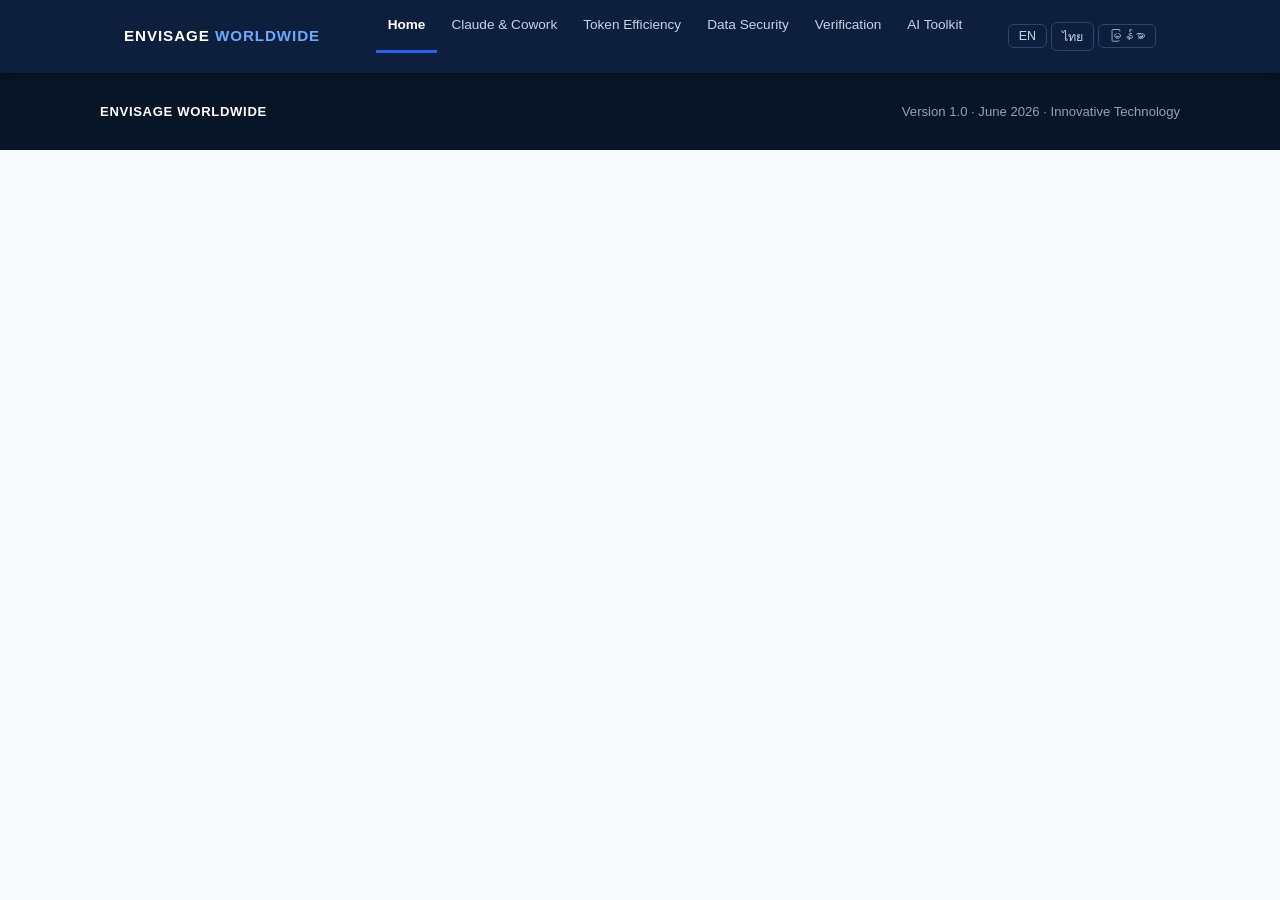
==== index.html @ dff39b0d "Initial upload of site files" ====
<!DOCTYPE html>
<html lang="en">
<head>
<meta charset="UTF-8">
<meta name="viewport" content="width=device-width, initial-scale=1.0">
<title>AI Usage Policy — ENVISAGE WORLDWIDE</title>
<link rel="preconnect" href="https://fonts.googleapis.com">
<link href="https://fonts.googleapis.com/css2?family=Noto+Sans+Thai:wght@400;600;700&family=Noto+Sans+Myanmar:wght@400;600;700&display=swap" rel="stylesheet">
<link rel="stylesheet" href="styles.css">
<script src="i18n.js"></script>
</head>
<body>

<nav>
  <div class="nav-inner">
    <a class="brand" href="index.html">ENVISAGE <span>WORLDWIDE</span></a>
    <ul class="nav-links">
      <li><a href="index.html" class="active">Home</a></li>
      <li><a href="claude.html">Claude &amp; Cowork</a></li>
      <li><a href="token-efficiency.html">Token Efficiency</a></li>
      <li><a href="data-security.html">Data Security</a></li>
      <li><a href="verification.html">Verification</a></li>
      <li><a href="ai-toolkit.html">AI Toolkit</a></li>
    </ul>
    <div class="lang-switch">
      <button data-setlang="en">EN</button>
      <button data-setlang="th">ไทย</button>
      <button data-setlang="my">မြန်မာ</button>
    </div>
  </div>
</nav>

<!-- ================= ENGLISH ================= -->
<div class="lang-section" data-lang="en">

<div class="hero">
  <div class="hero-inner">
    <div class="eyebrow">Internal Policy &middot; All Staff</div>
    <h1>AI Best Practices for ENVISAGE Research Teams</h1>
    <p class="lede">How we use Claude, Claude Cowork, and other AI tools across Sapphire and SAM research projects — getting maximum value from every token while protecting the people and clients our work depends on.</p>
  </div>
</div>

<main>

<section>
  <h2>Why This Policy Exists</h2>
  <p>ENVISAGE handles some of the most sensitive research in the regions we serve: person-of-interest and network mapping, supply chain and forced-labor investigations, work for UN agencies and development partners, and fund management data through SAM. AI tools make our pipeline dramatically faster — but they also create two risks this policy manages:</p>
  <ul>
    <li><strong>Data exposure.</strong> Anything pasted into an AI tool leaves our control. For our work, a leaked name or source can endanger a person, a partner, or an engagement.</li>
    <li><strong>Token waste.</strong> Paid AI usage is metered. Sloppy habits — re-pasting documents, endless regeneration, using premium tools for trivial tasks — multiply costs across the team.</li>
  </ul>
  <p>The same discipline solves both: <strong>send the right content, to the right tool, once.</strong></p>
</section>

<section>
  <h2>The Data Sensitivity Tiers</h2>
  <p class="sub">Every AI decision starts here. Classify what you're about to share before choosing a tool.</p>
  <div class="grid cols-3">
    <div class="card">
      <span class="badge green">Tier 1 — Public</span>
      <p>Information already in the public domain or with no ENVISAGE fingerprint.</p>
      <ul>
        <li>Published news articles and reports</li>
        <li>Public-domain harvested data</li>
        <li>Generic code, SQL, and formatting questions</li>
        <li>General research methods questions</li>
      </ul>
    </div>
    <div class="card">
      <span class="badge amber">Tier 2 — Internal</span>
      <p>Our work product, with no names, clients, or identifying detail.</p>
      <ul>
        <li>Anonymized draft analysis</li>
        <li>Internal methodology and process docs</li>
        <li>Database schemas (structure only, no rows)</li>
        <li>Website and marketing copy</li>
      </ul>
    </div>
    <div class="card">
      <span class="badge red">Tier 3 — Restricted</span>
      <p>Never enters any external AI tool except Claude under the rules on the <a href="data-security.html">Data Security</a> page.</p>
      <ul>
        <li>Client deliverables (UNOPS, LIFT, OCHA, SoCha and all others)</li>
        <li>Person-of-interest and network mapping data</li>
        <li>Field staff, source, and partner identities</li>
        <li>SAM client fund data and decision records</li>
        <li>Anything from conflict-affected regions naming people or organizations</li>
      </ul>
    </div>
  </div>
</section>

<section>
  <h2>Which Tool for Which Job</h2>
  <table>
    <tr><th>Tool</th><th>Approved Use</th><th>Max Tier</th><th>Never</th></tr>
    <tr>
      <td><strong>Claude Chat</strong></td>
      <td>Analysis, drafting, summarizing, translation review, research reasoning</td>
      <td>Tier 3 — anonymized where possible, under Data Security rules</td>
      <td>Connected to email; raw client deliverable files without need</td>
    </tr>
    <tr>
      <td><strong>Claude Cowork</strong></td>
      <td>File work: building reports, processing data files, multi-step research tasks</td>
      <td>Tier 3 — within approved project folders only</td>
      <td>Broad Google Drive access; folders containing client deliverables</td>
    </tr>
    <tr>
      <td><strong>Gemini / ChatGPT</strong></td>
      <td>Cross-verification of facts, figures, translations, and code (see <a href="verification.html">Verification</a>)</td>
      <td>Tier 2, sanitized excerpts only</td>
      <td>Tier 3 content in any form; full documents</td>
    </tr>
    <tr>
      <td><strong>DeepSeek / Kimi (free)</strong></td>
      <td>Generic drafting, public-source summarizing, brainstorming, code snippets</td>
      <td>Tier 1 only</td>
      <td>Anything internal or client-related — these are hosted outside our control</td>
    </tr>
    <tr>
      <td><strong>Coding agents (NL-to-SQL etc.)</strong></td>
      <td>Generating SQL/Python from plain language against schema descriptions</td>
      <td>Tier 2 — schema structure only</td>
      <td>Real data rows; production credentials</td>
    </tr>
  </table>
</section>

<section>
  <h2>The Five Golden Rules</h2>
  <div class="grid cols-2">
    <div class="card"><span class="num">1</span><h4>Classify before you paste</h4><p>Tier 1, 2, or 3? If you can't decide in five seconds, treat it as Tier 3 and ask your project lead.</p></div>
    <div class="card"><span class="num">2</span><h4>Never connect email</h4><p>No AI tool — including Claude — gets connected to ENVISAGE email accounts. Email contains client correspondence, source contacts, and contract details. No exceptions.</p></div>
    <div class="card"><span class="num">3</span><h4>Minimum necessary access</h4><p>Cowork gets one project folder, not your Drive. Prompts get the relevant excerpt, not the whole document. Verification tools get the claim, not the report.</p></div>
    <div class="card"><span class="num">4</span><h4>Client deliverables stay home</h4><p>Confidential documents and worksheets we create for clients are never uploaded to, shared with, or stored in any external AI service beyond the approved Claude workflow.</p></div>
    <div class="card"><span class="num">5</span><h4>Route work to the cheapest safe tool</h4><p>Save Claude tokens for high-value contextual work. Generic Tier 1 tasks go to free tools. See <a href="token-efficiency.html">Token Efficiency</a>.</p></div>
  </div>
</section>

<section>
  <h2>Policy Sections</h2>
  <div class="grid cols-2">
    <a class="card pagecard" href="claude.html"><h4>Claude &amp; Cowork Best Practices</h4><p>When to use Chat vs Cowork, setting up Projects per research stream, and connector rules.</p><span class="arrow">Read →</span></a>
    <a class="card pagecard" href="token-efficiency.html"><h4>Token Efficiency</h4><p>Practical habits that cut token spend: excerpts not documents, one task per chat, no regeneration loops.</p><span class="arrow">Read →</span></a>
    <a class="card pagecard" href="data-security.html"><h4>Data Security &amp; Safety</h4><p>The hard rules: email, Google Drive, client deliverables, and protecting people in our data.</p><span class="arrow">Read →</span></a>
    <a class="card pagecard" href="verification.html"><h4>Cross-Verification</h4><p>When and how to check Claude's output against Gemini and ChatGPT — with worked examples.</p><span class="arrow">Read →</span></a>
    <a class="card pagecard" href="ai-toolkit.html"><h4>The Wider AI Toolkit</h4><p>Free public LLMs (DeepSeek, Kimi), NL-to-SQL coding agents, and how to use each safely.</p><span class="arrow">Read →</span></a>
  </div>
</section>

</main>
</div>

<!-- ================= THAI ================= -->
<div class="lang-section" data-lang="th">

<div class="hero">
  <div class="hero-inner">
    <div class="eyebrow">นโยบายภายใน &middot; พนักงานทุกคน</div>
    <h1>แนวปฏิบัติที่ดีด้าน AI สำหรับทีมวิจัยของ ENVISAGE</h1>
    <p class="lede">แนวทางการใช้ Claude, Claude Cowork และเครื่องมือ AI อื่น ๆ ในโครงการวิจัย Sapphire และ SAM — เพื่อให้ได้คุณค่าสูงสุดจากทุกโทเคน พร้อมปกป้องบุคคลและลูกค้าที่งานของเราต้องพึ่งพา</p>
  </div>
</div>

<main>

<section>
  <h2>เหตุผลของนโยบายนี้</h2>
  <p>ENVISAGE ดูแลงานวิจัยที่อ่อนไหวที่สุดในภูมิภาคที่เราทำงาน ไม่ว่าจะเป็นการทำแผนผังบุคคลเป้าหมายและเครือข่ายความสัมพันธ์ การสืบสวนห่วงโซ่อุปทานและแรงงานบังคับ งานให้หน่วยงาน UN และพันธมิตรด้านการพัฒนา รวมถึงข้อมูลการบริหารกองทุนผ่าน SAM เครื่องมือ AI ช่วยให้งานของเราเร็วขึ้นมาก แต่ก็สร้างความเสี่ยงสองด้านที่นโยบายนี้จัดการ:</p>
  <ul>
    <li><strong>การรั่วไหลของข้อมูล</strong> สิ่งใดที่วางลงในเครื่องมือ AI จะหลุดออกจากการควบคุมของเรา ชื่อหรือแหล่งข่าวที่รั่วไหลอาจทำให้บุคคล พันธมิตร หรือสัญญางานตกอยู่ในอันตราย</li>
    <li><strong>การสิ้นเปลืองโทเคน</strong> การใช้ AI แบบเสียเงินคิดตามปริมาณ พฤติกรรมที่ไม่รอบคอบ เช่น วางเอกสารซ้ำ สั่งสร้างใหม่ไม่รู้จบ หรือใช้เครื่องมือพรีเมียมกับงานง่าย ๆ จะทวีค่าใช้จ่ายทั้งทีม</li>
  </ul>
  <p>วินัยเดียวกันแก้ได้ทั้งสองปัญหา: <strong>ส่งเนื้อหาที่ถูกต้อง ไปยังเครื่องมือที่ถูกต้อง เพียงครั้งเดียว</strong></p>
</section>

<section>
  <h2>ระดับชั้นความอ่อนไหวของข้อมูล</h2>
  <p class="sub">ทุกการตัดสินใจเรื่อง AI เริ่มที่นี่ — จัดประเภทสิ่งที่จะแชร์ก่อนเลือกเครื่องมือ</p>
  <div class="grid cols-3">
    <div class="card">
      <span class="badge green">Tier 1 — สาธารณะ</span>
      <p>ข้อมูลที่เผยแพร่ต่อสาธารณะอยู่แล้ว หรือไม่มีร่องรอยของ ENVISAGE</p>
      <ul>
        <li>ข่าวและรายงานที่ตีพิมพ์แล้ว</li>
        <li>ข้อมูลที่เก็บรวบรวมจากแหล่งสาธารณะ</li>
        <li>คำถามทั่วไปเรื่องโค้ด SQL และการจัดรูปแบบ</li>
        <li>คำถามทั่วไปเรื่องระเบียบวิธีวิจัย</li>
      </ul>
    </div>
    <div class="card">
      <span class="badge amber">Tier 2 — ภายใน</span>
      <p>ผลงานของเรา โดยไม่มีชื่อบุคคล ลูกค้า หรือรายละเอียดที่ระบุตัวตนได้</p>
      <ul>
        <li>ร่างบทวิเคราะห์ที่ปกปิดตัวตนแล้ว</li>
        <li>เอกสารระเบียบวิธีและกระบวนการภายใน</li>
        <li>โครงสร้างฐานข้อมูล (เฉพาะโครงสร้าง ไม่มีข้อมูลจริง)</li>
        <li>เนื้อหาเว็บไซต์และการตลาด</li>
      </ul>
    </div>
    <div class="card">
      <span class="badge red">Tier 3 — หวงห้าม</span>
      <p>ห้ามเข้าเครื่องมือ AI ภายนอกใด ๆ ยกเว้น Claude ภายใต้กฎในหน้า <a href="data-security.html">ความปลอดภัยข้อมูล</a></p>
      <ul>
        <li>งานส่งมอบของลูกค้า (UNOPS, LIFT, OCHA, SoCha และทั้งหมด)</li>
        <li>ข้อมูลบุคคลเป้าหมายและแผนผังเครือข่าย</li>
        <li>ตัวตนของเจ้าหน้าที่ภาคสนาม แหล่งข่าว และพันธมิตร</li>
        <li>ข้อมูลกองทุนลูกค้า SAM และบันทึกการตัดสินใจ</li>
        <li>ข้อมูลจากพื้นที่ขัดแย้งที่ระบุชื่อบุคคลหรือองค์กร</li>
      </ul>
    </div>
  </div>
</section>

<section>
  <h2>เครื่องมือไหนสำหรับงานไหน</h2>
  <table>
    <tr><th>เครื่องมือ</th><th>การใช้ที่อนุมัติ</th><th>Tier สูงสุด</th><th>ห้ามเด็ดขาด</th></tr>
    <tr>
      <td><strong>Claude Chat</strong></td>
      <td>วิเคราะห์ ร่างเอกสาร สรุป ตรวจคำแปล และการใช้เหตุผลในงานวิจัย</td>
      <td>Tier 3 — ปกปิดตัวตนเท่าที่ทำได้ ตามกฎความปลอดภัยข้อมูล</td>
      <td>เชื่อมต่อกับอีเมล; ไฟล์งานส่งมอบลูกค้าโดยไม่จำเป็น</td>
    </tr>
    <tr>
      <td><strong>Claude Cowork</strong></td>
      <td>งานไฟล์: สร้างรายงาน ประมวลผลไฟล์ข้อมูล งานวิจัยหลายขั้นตอน</td>
      <td>Tier 3 — เฉพาะในโฟลเดอร์โครงการที่อนุมัติ</td>
      <td>เข้าถึง Google Drive แบบกว้าง; โฟลเดอร์งานส่งมอบลูกค้า</td>
    </tr>
    <tr>
      <td><strong>Gemini / ChatGPT</strong></td>
      <td>ตรวจสอบไขว้ข้อเท็จจริง ตัวเลข คำแปล และโค้ด (ดู <a href="verification.html">การตรวจสอบยืนยัน</a>)</td>
      <td>Tier 2 เฉพาะข้อความที่คัดกรองแล้ว</td>
      <td>เนื้อหา Tier 3 ทุกรูปแบบ; เอกสารฉบับเต็ม</td>
    </tr>
    <tr>
      <td><strong>DeepSeek / Kimi (ฟรี)</strong></td>
      <td>ร่างเนื้อหาทั่วไป สรุปแหล่งข้อมูลสาธารณะ ระดมความคิด โค้ดสั้น ๆ</td>
      <td>Tier 1 เท่านั้น</td>
      <td>ข้อมูลภายในหรือเกี่ยวกับลูกค้าใด ๆ — โฮสต์อยู่นอกการควบคุมของเรา</td>
    </tr>
    <tr>
      <td><strong>Coding agents (แปลงภาษาเป็น SQL ฯลฯ)</strong></td>
      <td>สร้าง SQL/Python จากภาษาธรรมดา โดยใช้คำอธิบายโครงสร้างฐานข้อมูล</td>
      <td>Tier 2 — เฉพาะโครงสร้าง schema</td>
      <td>ข้อมูลจริง; รหัสผ่านระบบ production</td>
    </tr>
  </table>
</section>

<section>
  <h2>กฎทอง 5 ข้อ</h2>
  <div class="grid cols-2">
    <div class="card"><span class="num">1</span><h4>จัดประเภทก่อนวาง</h4><p>Tier 1, 2 หรือ 3? ถ้าตัดสินใจไม่ได้ภายในห้าวินาที ให้ถือเป็น Tier 3 และถามหัวหน้าโครงการ</p></div>
    <div class="card"><span class="num">2</span><h4>ห้ามเชื่อมต่ออีเมลเด็ดขาด</h4><p>ห้ามเครื่องมือ AI ใด ๆ รวมถึง Claude เชื่อมต่อกับบัญชีอีเมลของ ENVISAGE อีเมลมีจดหมายโต้ตอบลูกค้า ผู้ติดต่อแหล่งข่าว และรายละเอียดสัญญา ไม่มีข้อยกเว้น</p></div>
    <div class="card"><span class="num">3</span><h4>เข้าถึงเท่าที่จำเป็นขั้นต่ำ</h4><p>Cowork ได้โฟลเดอร์โครงการเดียว ไม่ใช่ทั้ง Drive พรอมต์ได้เฉพาะส่วนที่เกี่ยวข้อง ไม่ใช่เอกสารทั้งฉบับ เครื่องมือตรวจสอบได้เฉพาะข้อความที่ต้องตรวจ ไม่ใช่ทั้งรายงาน</p></div>
    <div class="card"><span class="num">4</span><h4>งานส่งมอบลูกค้าอยู่กับเรา</h4><p>เอกสารและเวิร์กชีตลับที่เราสร้างให้ลูกค้า ห้ามอัปโหลด แชร์ หรือเก็บในบริการ AI ภายนอกใด ๆ นอกเหนือจากขั้นตอน Claude ที่อนุมัติ</p></div>
    <div class="card"><span class="num">5</span><h4>ส่งงานไปยังเครื่องมือที่ถูกที่สุดที่ปลอดภัย</h4><p>เก็บโทเคน Claude ไว้สำหรับงานเชิงบริบทที่มีมูลค่าสูง งาน Tier 1 ทั่วไปใช้เครื่องมือฟรี ดู <a href="token-efficiency.html">ประหยัดโทเคน</a></p></div>
  </div>
</section>

<section>
  <h2>หมวดนโยบาย</h2>
  <div class="grid cols-2">
    <a class="card pagecard" href="claude.html"><h4>แนวปฏิบัติ Claude และ Cowork</h4><p>เมื่อไรใช้ Chat หรือ Cowork การตั้ง Project ต่อสายงานวิจัย และกฎการเชื่อมต่อ</p><span class="arrow">อ่าน →</span></a>
    <a class="card pagecard" href="token-efficiency.html"><h4>ประหยัดโทเคน</h4><p>นิสัยที่ลดค่าโทเคน: ใช้ข้อความบางส่วนไม่ใช่ทั้งเอกสาร หนึ่งงานต่อหนึ่งแชต ไม่วนสั่งสร้างใหม่</p><span class="arrow">อ่าน →</span></a>
    <a class="card pagecard" href="data-security.html"><h4>ความปลอดภัยข้อมูล</h4><p>กฎเหล็ก: อีเมล Google Drive งานส่งมอบลูกค้า และการปกป้องบุคคลในข้อมูลของเรา</p><span class="arrow">อ่าน →</span></a>
    <a class="card pagecard" href="verification.html"><h4>การตรวจสอบไขว้</h4><p>เมื่อไรและอย่างไรจึงตรวจผลลัพธ์ของ Claude กับ Gemini และ ChatGPT พร้อมตัวอย่าง</p><span class="arrow">อ่าน →</span></a>
    <a class="card pagecard" href="ai-toolkit.html"><h4>ชุดเครื่องมือ AI</h4><p>LLM สาธารณะฟรี (DeepSeek, Kimi) เอเจนต์แปลงภาษาเป็น SQL และวิธีใช้อย่างปลอดภัย</p><span class="arrow">อ่าน →</span></a>
  </div>
</section>

</main>
</div>

<!-- ================= BURMESE ================= -->
<div class="lang-section" data-lang="my">

<div class="hero">
  <div class="hero-inner">
    <div class="eyebrow">အတွင်းပိုင်းမူဝါဒ &middot; ဝန်ထမ်းအားလုံး</div>
    <h1>ENVISAGE သုတေသနအဖွဲ့များအတွက် AI အကောင်းဆုံးအလေ့အကျင့်များ</h1>
    <p class="lede">Sapphire နှင့် SAM သုတေသနပရောဂျက်များတွင် Claude၊ Claude Cowork နှင့် အခြား AI ကိရိယာများကို အသုံးပြုပုံ — တိုကင်တိုင်းမှ အကျိုးအမြတ်အများဆုံးရယူပြီး ကျွန်ုပ်တို့၏အလုပ်မှီခိုနေသော လူများနှင့် ဖောက်သည်များကို ကာကွယ်ရန်။</p>
  </div>
</div>

<main>

<section>
  <h2>ဤမူဝါဒ ရှိရသည့်အကြောင်းရင်း</h2>
  <p>ENVISAGE သည် ကျွန်ုပ်တို့လုပ်ကိုင်သောဒေသများတွင် အလွန်အထိခိုက်မခံသော သုတေသနများကို ကိုင်တွယ်သည် — စိတ်ဝင်စားရသူပုဂ္ဂိုလ်နှင့် ကွန်ရက်မြေပုံရေးဆွဲခြင်း၊ ထောက်ပံ့ရေးကွင်းဆက်နှင့် အတင်းအကျပ်လုပ်အားခိုင်းစေမှု စုံစမ်းစစ်ဆေးခြင်း၊ ကုလသမဂ္ဂအေဂျင်စီများနှင့် ဖွံ့ဖြိုးရေးမိတ်ဖက်များအတွက် အလုပ်များ၊ SAM မှတစ်ဆင့် ရန်ပုံငွေစီမံခန့်ခွဲမှုဒေတာများ။ AI ကိရိယာများက ကျွန်ုပ်တို့၏လုပ်ငန်းစဉ်ကို သိသိသာသာ မြန်ဆန်စေသော်လည်း ဤမူဝါဒက စီမံသည့် အန္တရာယ်နှစ်ခုကိုလည်း ဖြစ်ပေါ်စေသည် —</p>
  <ul>
    <li><strong>ဒေတာပေါက်ကြားမှု။</strong> AI ကိရိယာထဲသို့ ထည့်လိုက်သမျှသည် ကျွန်ုပ်တို့၏ထိန်းချုပ်မှုမှ ထွက်သွားသည်။ ပေါက်ကြားသွားသော နာမည်တစ်ခု သို့မဟုတ် သတင်းရင်းမြစ်တစ်ခုသည် လူတစ်ဦး၊ မိတ်ဖက်တစ်ဦး သို့မဟုတ် စာချုပ်တစ်ခုကို အန္တရာယ်ဖြစ်စေနိုင်သည်။</li>
    <li><strong>တိုကင်ဖြုန်းတီးမှု။</strong> အခကြေးငွေပေး AI အသုံးပြုမှုကို ပမာဏအလိုက် တွက်ချက်သည်။ စာရွက်စာတမ်းများ ထပ်ခါထပ်ခါကူးထည့်ခြင်း၊ အဆုံးမရှိ ပြန်ထုတ်ခိုင်းခြင်း၊ ရိုးရှင်းသောအလုပ်များအတွက် ပရီမီယံကိရိယာသုံးခြင်း — ဤအကျင့်များက အဖွဲ့တစ်ခုလုံး၏ ကုန်ကျစရိတ်ကို ဆတိုးစေသည်။</li>
  </ul>
  <p>စည်းကမ်းတစ်ခုတည်းက နှစ်ခုလုံးကို ဖြေရှင်းသည် — <strong>မှန်ကန်သောအကြောင်းအရာကို မှန်ကန်သောကိရိယာသို့ တစ်ကြိမ်တည်း ပို့ပါ။</strong></p>
</section>

<section>
  <h2>ဒေတာ အထိခိုက်မခံမှု အဆင့်များ</h2>
  <p class="sub">AI ဆုံးဖြတ်ချက်တိုင်း ဤနေရာမှ စတင်သည် — ကိရိယာမရွေးခင် မျှဝေမည့်အရာကို အမျိုးအစားခွဲပါ။</p>
  <div class="grid cols-3">
    <div class="card">
      <span class="badge green">Tier 1 — အများပြည်သူ</span>
      <p>အများပြည်သူသိရှိပြီးသား သို့မဟုတ် ENVISAGE နှင့် ဆက်စပ်မှုမရှိသော အချက်အလက်များ</p>
      <ul>
        <li>ထုတ်ဝေပြီး သတင်းဆောင်းပါးနှင့် အစီရင်ခံစာများ</li>
        <li>အများပြည်သူရင်းမြစ်မှ စုဆောင်းထားသော ဒေတာများ</li>
        <li>ယေဘုယျ ကုဒ်၊ SQL နှင့် ပုံစံချမေးခွန်းများ</li>
        <li>ယေဘုယျ သုတေသနနည်းလမ်း မေးခွန်းများ</li>
      </ul>
    </div>
    <div class="card">
      <span class="badge amber">Tier 2 — အတွင်းပိုင်း</span>
      <p>နာမည်၊ ဖောက်သည် သို့မဟုတ် ဖော်ထုတ်နိုင်သော အသေးစိတ်မပါသည့် ကျွန်ုပ်တို့၏ လုပ်ငန်းရလဒ်များ</p>
      <ul>
        <li>အမည်ဖျောက်ထားသော မူကြမ်းခွဲခြမ်းစိတ်ဖြာချက်များ</li>
        <li>အတွင်းပိုင်း နည်းစနစ်နှင့် လုပ်ငန်းစဉ် စာရွက်စာတမ်းများ</li>
        <li>ဒေတာဘေ့စ် schema (ဖွဲ့စည်းပုံသာ၊ ဒေတာအတန်းမပါ)</li>
        <li>ဝက်ဘ်ဆိုက်နှင့် စျေးကွက်ရှာဖွေရေး စာသားများ</li>
      </ul>
    </div>
    <div class="card">
      <span class="badge red">Tier 3 — ကန့်သတ်</span>
      <p><a href="data-security.html">ဒေတာလုံခြုံရေး</a> စာမျက်နှာရှိ စည်းမျဉ်းများအောက်တွင် Claude မှလွဲ၍ မည်သည့်ပြင်ပ AI ကိရိယာထဲသို့မျှ ဘယ်တော့မှ မထည့်ရ</p>
      <ul>
        <li>ဖောက်သည်ပေးအပ်စာတမ်းများ (UNOPS, LIFT, OCHA, SoCha နှင့် အားလုံး)</li>
        <li>စိတ်ဝင်စားရသူပုဂ္ဂိုလ်နှင့် ကွန်ရက်မြေပုံ ဒေတာများ</li>
        <li>ကွင်းဆင်းဝန်ထမ်း၊ သတင်းရင်းမြစ်နှင့် မိတ်ဖက်များ၏ အထောက်အထားများ</li>
        <li>SAM ဖောက်သည် ရန်ပုံငွေဒေတာနှင့် ဆုံးဖြတ်ချက်မှတ်တမ်းများ</li>
        <li>ပဋိပက္ခဒေသများမှ လူ သို့မဟုတ် အဖွဲ့အစည်းနာမည်ပါသော မည်သည့်အရာမဆို</li>
      </ul>
    </div>
  </div>
</section>

<section>
  <h2>မည်သည့်အလုပ်အတွက် မည်သည့်ကိရိယာ</h2>
  <table>
    <tr><th>ကိရိယာ</th><th>ခွင့်ပြုထားသော အသုံးပြုမှု</th><th>အမြင့်ဆုံး Tier</th><th>ဘယ်တော့မှ မလုပ်ရ</th></tr>
    <tr>
      <td><strong>Claude Chat</strong></td>
      <td>ခွဲခြမ်းစိတ်ဖြာခြင်း၊ မူကြမ်းရေးခြင်း၊ အကျဉ်းချုပ်ခြင်း၊ ဘာသာပြန်စစ်ဆေးခြင်း၊ သုတေသနဆင်ခြင်ခြင်း</td>
      <td>Tier 3 — ဖြစ်နိုင်သမျှ အမည်ဖျောက်၍ ဒေတာလုံခြုံရေးစည်းမျဉ်းအတိုင်း</td>
      <td>အီးမေးလ်နှင့် ချိတ်ဆက်ခြင်း; မလိုအပ်ဘဲ ဖောက်သည်ပေးအပ်စာတမ်းဖိုင်များ</td>
    </tr>
    <tr>
      <td><strong>Claude Cowork</strong></td>
      <td>ဖိုင်အလုပ် — အစီရင်ခံစာတည်ဆောက်ခြင်း၊ ဒေတာဖိုင်စီမံခြင်း၊ အဆင့်များစွာပါ သုတေသနအလုပ်များ</td>
      <td>Tier 3 — ခွင့်ပြုထားသော ပရောဂျက်ဖိုင်တွဲများအတွင်းသာ</td>
      <td>Google Drive ကို ကျယ်ပြန့်စွာ ခွင့်ပြုခြင်း; ဖောက်သည်ပေးအပ်စာတမ်းပါ ဖိုင်တွဲများ</td>
    </tr>
    <tr>
      <td><strong>Gemini / ChatGPT</strong></td>
      <td>အချက်အလက်၊ ကိန်းဂဏန်း၊ ဘာသာပြန်နှင့် ကုဒ်များကို ပြန်လှန်စစ်ဆေးခြင်း (<a href="verification.html">အတည်ပြုစစ်ဆေးရေး</a> ကြည့်ပါ)</td>
      <td>Tier 2၊ သန့်စင်ထားသော ကောက်နုတ်ချက်များသာ</td>
      <td>Tier 3 အကြောင်းအရာ မည်သည့်ပုံစံမဆို; စာတမ်းအပြည့်အစုံများ</td>
    </tr>
    <tr>
      <td><strong>DeepSeek / Kimi (အခမဲ့)</strong></td>
      <td>ယေဘုယျမူကြမ်းရေးခြင်း၊ အများပြည်သူရင်းမြစ် အကျဉ်းချုပ်ခြင်း၊ စိတ်ကူးထုတ်ခြင်း၊ ကုဒ်အပိုင်းအစများ</td>
      <td>Tier 1 သာ</td>
      <td>အတွင်းပိုင်း သို့မဟုတ် ဖောက်သည်ဆိုင်ရာ မည်သည့်အရာမဆို — ကျွန်ုပ်တို့ မထိန်းချုပ်နိုင်သော နေရာတွင် လည်ပတ်နေသည်</td>
    </tr>
    <tr>
      <td><strong>Coding agents (သာမန်စကားမှ SQL သို့)</strong></td>
      <td>Schema ဖော်ပြချက်များအပေါ် အခြေခံ၍ သာမန်စကားမှ SQL/Python ထုတ်ပေးခြင်း</td>
      <td>Tier 2 — schema ဖွဲ့စည်းပုံသာ</td>
      <td>ဒေတာအတန်းအစစ်များ; production စကားဝှက်များ</td>
    </tr>
  </table>
</section>

<section>
  <h2>ရွှေစည်းမျဉ်း ၅ ချက်</h2>
  <div class="grid cols-2">
    <div class="card"><span class="num">1</span><h4>မထည့်ခင် အမျိုးအစားခွဲပါ</h4><p>Tier 1, 2 သို့မဟုတ် 3 လား? ငါးစက္ကန့်အတွင်း မဆုံးဖြတ်နိုင်ပါက Tier 3 အဖြစ်သတ်မှတ်ပြီး ပရောဂျက်ခေါင်းဆောင်ကို မေးပါ။</p></div>
    <div class="card"><span class="num">2</span><h4>အီးမေးလ် ဘယ်တော့မှ မချိတ်ရ</h4><p>Claude အပါအဝင် မည်သည့် AI ကိရိယာမျှ ENVISAGE အီးမေးလ်အကောင့်များနှင့် မချိတ်ဆက်ရ။ အီးမေးလ်တွင် ဖောက်သည်စာပေးစာယူ၊ သတင်းရင်းမြစ်အဆက်အသွယ်နှင့် စာချုပ်အသေးစိတ်များ ပါရှိသည်။ ခြွင်းချက်မရှိ။</p></div>
    <div class="card"><span class="num">3</span><h4>အနည်းဆုံးလိုအပ်သလောက်သာ ခွင့်ပြုပါ</h4><p>Cowork ကို ပရောဂျက်ဖိုင်တွဲတစ်ခုသာပေးပါ၊ Drive တစ်ခုလုံးမဟုတ်ပါ။ Prompt တွင် သက်ဆိုင်သောကောက်နုတ်ချက်သာထည့်ပါ၊ စာတမ်းတစ်ခုလုံးမဟုတ်ပါ။ စစ်ဆေးရေးကိရိယာများကို စစ်ဆေးမည့်အချက်သာပေးပါ၊ အစီရင်ခံစာတစ်ခုလုံးမဟုတ်ပါ။</p></div>
    <div class="card"><span class="num">4</span><h4>ဖောက်သည်ပေးအပ်စာတမ်းများ အိမ်မှာပဲထားပါ</h4><p>ဖောက်သည်များအတွက် ကျွန်ုပ်တို့ဖန်တီးသော လျှို့ဝှက်စာတမ်းနှင့် worksheet များကို ခွင့်ပြုထားသော Claude လုပ်ငန်းစဉ်မှလွဲ၍ မည်သည့်ပြင်ပ AI ဝန်ဆောင်မှုသို့မျှ တင်ခြင်း၊ မျှဝေခြင်း၊ သိမ်းဆည်းခြင်း မပြုရ။</p></div>
    <div class="card"><span class="num">5</span><h4>လုံခြုံပြီး အသက်သာဆုံးကိရိယာသို့ အလုပ်လမ်းကြောင်းချပါ</h4><p>Claude တိုကင်များကို တန်ဖိုးမြင့် ဆက်စပ်အကြောင်းအရာအလုပ်များအတွက် ချန်ထားပါ။ ယေဘုယျ Tier 1 အလုပ်များကို အခမဲ့ကိရိယာများသို့ ပို့ပါ။ <a href="token-efficiency.html">တိုကင်ချွေတာရေး</a> ကြည့်ပါ။</p></div>
  </div>
</section>

<section>
  <h2>မူဝါဒ အပိုင်းများ</h2>
  <div class="grid cols-2">
    <a class="card pagecard" href="claude.html"><h4>Claude နှင့် Cowork အလေ့အကျင့်များ</h4><p>Chat နှင့် Cowork ဘယ်အချိန်သုံးမည်၊ သုတေသနလိုင်းတစ်ခုစီအတွက် Project တည်ဆောက်ခြင်းနှင့် ချိတ်ဆက်မှုစည်းမျဉ်းများ</p><span class="arrow">ဖတ်ရန် →</span></a>
    <a class="card pagecard" href="token-efficiency.html"><h4>တိုကင်ချွေတာရေး</h4><p>တိုကင်ကုန်ကျစရိတ်လျှော့ချသော အလေ့အကျင့်များ — စာတမ်းတစ်ခုလုံးမဟုတ်ဘဲ ကောက်နုတ်ချက်၊ စကားပြောတစ်ခုလျှင် အလုပ်တစ်ခု</p><span class="arrow">ဖတ်ရန် →</span></a>
    <a class="card pagecard" href="data-security.html"><h4>ဒေတာလုံခြုံရေး</h4><p>တင်းကြပ်သောစည်းမျဉ်းများ — အီးမေးလ်၊ Google Drive၊ ဖောက်သည်ပေးအပ်စာတမ်းများနှင့် ဒေတာထဲရှိလူများကို ကာကွယ်ခြင်း</p><span class="arrow">ဖတ်ရန် →</span></a>
    <a class="card pagecard" href="verification.html"><h4>ပြန်လှန်စစ်ဆေးခြင်း</h4><p>Claude ၏ရလဒ်များကို Gemini နှင့် ChatGPT ဖြင့် ဘယ်အချိန် ဘယ်လိုစစ်ဆေးမည် — နမူနာများပါ</p><span class="arrow">ဖတ်ရန် →</span></a>
    <a class="card pagecard" href="ai-toolkit.html"><h4>AI ကိရိယာစုံ</h4><p>အခမဲ့ LLM များ (DeepSeek, Kimi)၊ SQL ထုတ်ပေးသော coding agent များနှင့် လုံခြုံစွာအသုံးပြုနည်း</p><span class="arrow">ဖတ်ရန် →</span></a>
  </div>
</section>

</main>
</div>

<footer>
  <div class="footer-inner">
    <div><strong>ENVISAGE WORLDWIDE</strong>
      <span class="lang-section" data-lang="en"> — Internal AI Usage Policy</span>
      <span class="lang-section" data-lang="th"> — นโยบายการใช้ AI ภายในองค์กร</span>
      <span class="lang-section" data-lang="my"> — အတွင်းပိုင်း AI အသုံးပြုမှုမူဝါဒ</span>
    </div>
    <div>Version 1.0 &middot; June 2026 &middot; Innovative Technology</div>
  </div>
</footer>

</body>
</html>
---- styles.css ----
:root{
  --navy:#0d1f3c;
  --navy-dark:#081427;
  --sapphire:#2563eb;
  --sapphire-light:#dbeafe;
  --ink:#1e293b;
  --muted:#64748b;
  --bg:#f7f9fc;
  --card:#ffffff;
  --border:#e2e8f0;
  --green:#15803d;
  --green-bg:#dcfce7;
  --amber:#b45309;
  --amber-bg:#fef3c7;
  --red:#b91c1c;
  --red-bg:#fee2e2;
}
*{box-sizing:border-box;margin:0;padding:0}
body{font-family:-apple-system,BlinkMacSystemFont,"Segoe UI",Roboto,Helvetica,Arial,sans-serif;color:var(--ink);background:var(--bg);line-height:1.6}
a{color:var(--sapphire)}

/* NAV */
nav{position:sticky;top:0;z-index:50;background:var(--navy);box-shadow:0 2px 8px rgba(0,0,0,.25)}
.nav-inner{max-width:1080px;margin:0 auto;padding:0 24px;display:flex;align-items:center;justify-content:space-between;flex-wrap:wrap}
.brand{color:#fff;font-weight:800;letter-spacing:.06em;font-size:.95rem;padding:14px 0;text-decoration:none}
.brand span{color:#6ea8ff}
.nav-links{display:flex;flex-wrap:wrap;gap:2px;list-style:none}
.nav-links a{color:#c7d4ea;text-decoration:none;font-size:.85rem;padding:14px 12px;display:block;border-bottom:3px solid transparent}
.nav-links a:hover{color:#fff}
.nav-links a.active{color:#fff;border-bottom-color:var(--sapphire);font-weight:600}

/* HERO */
.hero{background:linear-gradient(135deg,var(--navy-dark),var(--navy) 60%,#15366b);color:#fff;padding:56px 24px 48px}
.hero-inner{max-width:1080px;margin:0 auto}
.eyebrow{color:#6ea8ff;font-size:.75rem;font-weight:700;letter-spacing:.18em;text-transform:uppercase;margin-bottom:10px}
.hero h1{font-size:2rem;line-height:1.25;max-width:760px}
.hero p.lede{color:#b9c8e0;max-width:720px;margin-top:14px;font-size:1.02rem}

/* LAYOUT */
main{max-width:1080px;margin:0 auto;padding:40px 24px 64px}
section{margin-bottom:44px}
h2{color:var(--navy);font-size:1.35rem;margin-bottom:6px;padding-top:8px}
h2 + p.sub{color:var(--muted);margin-bottom:18px}
h3{color:var(--navy);font-size:1.05rem;margin:22px 0 8px}
p{margin-bottom:12px;max-width:820px}
ul,ol{margin:0 0 14px 22px;max-width:820px}
li{margin-bottom:6px}
.rule{border:none;border-top:1px solid var(--border);margin:34px 0}

/* CARDS */
.grid{display:grid;gap:16px;margin:18px 0}
.grid.cols-2{grid-template-columns:repeat(auto-fit,minmax(300px,1fr))}
.grid.cols-3{grid-template-columns:repeat(auto-fit,minmax(240px,1fr))}
.card{background:var(--card);border:1px solid var(--border);border-radius:10px;padding:20px;box-shadow:0 1px 3px rgba(13,31,60,.06)}
.card h3,.card h4{margin-top:0;color:var(--navy)}
.card h4{font-size:.98rem;margin-bottom:8px}
.card p,.card li{font-size:.92rem}
.card ul{margin-bottom:0}
.card .num{display:inline-block;background:var(--sapphire);color:#fff;font-weight:700;font-size:.8rem;width:26px;height:26px;border-radius:50%;text-align:center;line-height:26px;margin-bottom:10px}

/* BADGES */
.badge{display:inline-block;font-size:.72rem;font-weight:700;letter-spacing:.04em;text-transform:uppercase;padding:3px 10px;border-radius:999px;margin-bottom:8px}
.badge.green{background:var(--green-bg);color:var(--green)}
.badge.amber{background:var(--amber-bg);color:var(--amber)}
.badge.red{background:var(--red-bg);color:var(--red)}
.badge.blue{background:var(--sapphire-light);color:var(--sapphire)}

/* CALLOUTS */
.callout{border-left:4px solid var(--sapphire);background:var(--sapphire-light);padding:14px 18px;border-radius:0 8px 8px 0;margin:18px 0;max-width:820px}
.callout.warn{border-left-color:var(--amber);background:var(--amber-bg)}
.callout.danger{border-left-color:var(--red);background:var(--red-bg)}
.callout.ok{border-left-color:var(--green);background:var(--green-bg)}
.callout p{margin:0;font-size:.93rem}
.callout p + p{margin-top:8px}
.callout strong{color:var(--navy)}

/* TABLES */
table{width:100%;border-collapse:collapse;margin:18px 0;background:var(--card);border:1px solid var(--border);border-radius:10px;overflow:hidden;font-size:.9rem}
th{background:var(--navy);color:#fff;text-align:left;padding:10px 14px;font-size:.82rem;letter-spacing:.03em}
td{padding:10px 14px;border-top:1px solid var(--border);vertical-align:top}
tr:nth-child(even) td{background:#fafcff}

/* EXAMPLE BLOCKS */
.example{background:var(--card);border:1px solid var(--border);border-radius:10px;padding:16px 20px;margin:14px 0;max-width:820px}
.example .label{font-size:.72rem;font-weight:700;letter-spacing:.1em;text-transform:uppercase;color:var(--sapphire);margin-bottom:6px}
.example.bad .label{color:var(--red)}
.example.good .label{color:var(--green)}
.example p{font-size:.92rem;margin-bottom:4px}
code,.mono{font-family:"SF Mono",Consolas,Menlo,monospace;font-size:.85em;background:#eef2f8;padding:2px 6px;border-radius:4px}
pre{background:var(--navy-dark);color:#dbe7ff;padding:16px;border-radius:8px;overflow-x:auto;font-size:.84rem;margin:14px 0;max-width:820px}
pre code{background:none;color:inherit;padding:0}

/* PAGE NAV CARDS (home) */
.pagecard{display:block;text-decoration:none;color:inherit;transition:box-shadow .15s,transform .15s}
.pagecard:hover{box-shadow:0 4px 14px rgba(13,31,60,.14);transform:translateY(-2px)}
.pagecard .arrow{color:var(--sapphire);font-weight:700;font-size:.85rem}

/* FOOTER */
footer{background:var(--navy-dark);color:#8fa3c2;padding:28px 24px;font-size:.82rem}
.footer-inner{max-width:1080px;margin:0 auto;display:flex;justify-content:space-between;flex-wrap:wrap;gap:10px}
footer strong{color:#fff;letter-spacing:.05em}

/* NEXT/PREV */
.pager{display:flex;justify-content:space-between;gap:12px;margin-top:48px;flex-wrap:wrap}
.pager a{background:var(--card);border:1px solid var(--border);border-radius:8px;padding:12px 18px;text-decoration:none;font-size:.9rem;color:var(--navy);font-weight:600}
.pager a:hover{border-color:var(--sapphire)}

/* LANGUAGE SWITCHER + I18N */
.lang-section{display:none}
.lang-section.active{display:block}
span.lang-section.active{display:inline}
.lang-switch{display:flex;gap:4px;align-items:center;padding:8px 0}
.lang-switch button{background:transparent;color:#c7d4ea;border:1px solid #2e466e;border-radius:6px;padding:4px 10px;font-size:.78rem;cursor:pointer;font-family:inherit}
.lang-switch button:hover{color:#fff;border-color:#6ea8ff}
.lang-switch button.active{background:var(--sapphire);border-color:var(--sapphire);color:#fff;font-weight:700}
html[lang="th"] body{font-family:'Noto Sans Thai',-apple-system,BlinkMacSystemFont,"Segoe UI",sans-serif}
html[lang="my"] body{font-family:'Noto Sans Myanmar',-apple-system,BlinkMacSystemFont,"Segoe UI",sans-serif;line-height:1.9}
html[lang="my"] .hero h1{line-height:1.5}
html[lang="my"] th,html[lang="my"] td{line-height:1.8}

@media(max-width:700px){
  .hero h1{font-size:1.5rem}
  .nav-inner{padding:0 14px}
  .nav-links a{padding:12px 8px;font-size:.78rem}
}
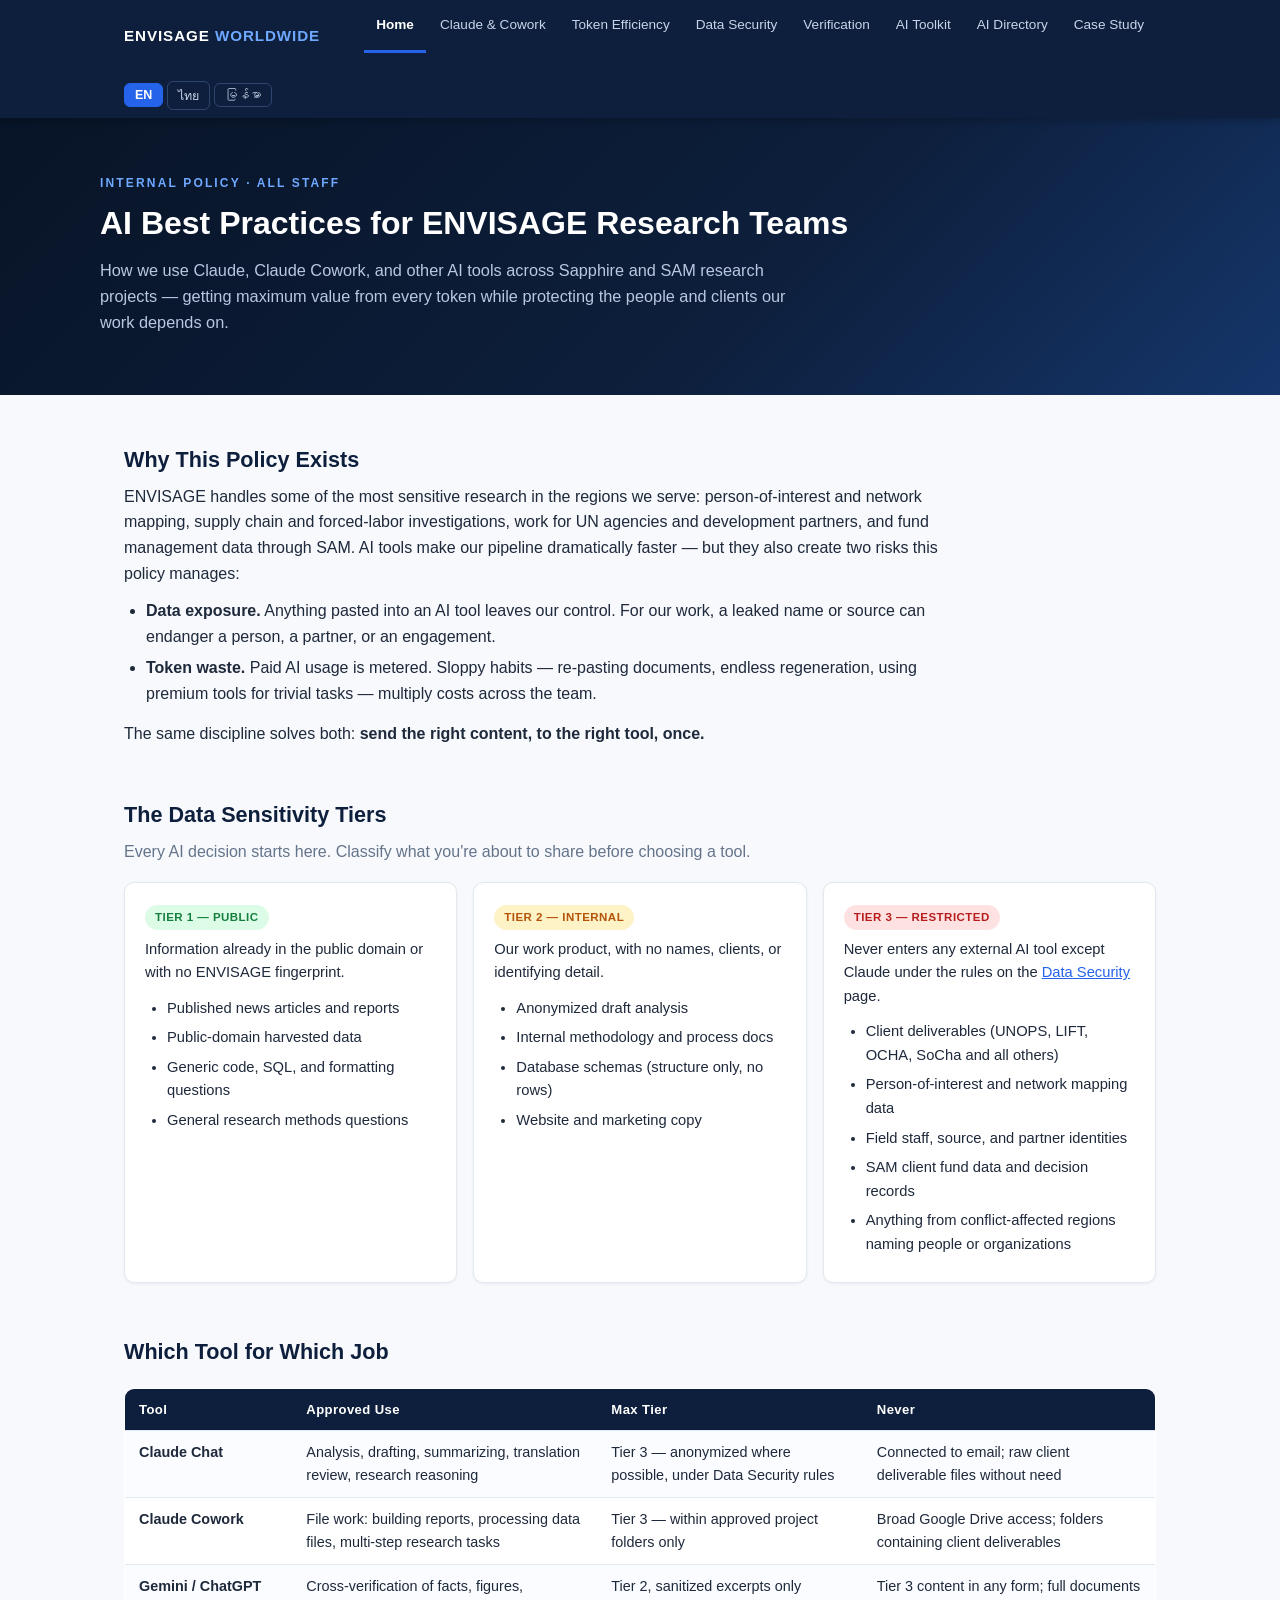
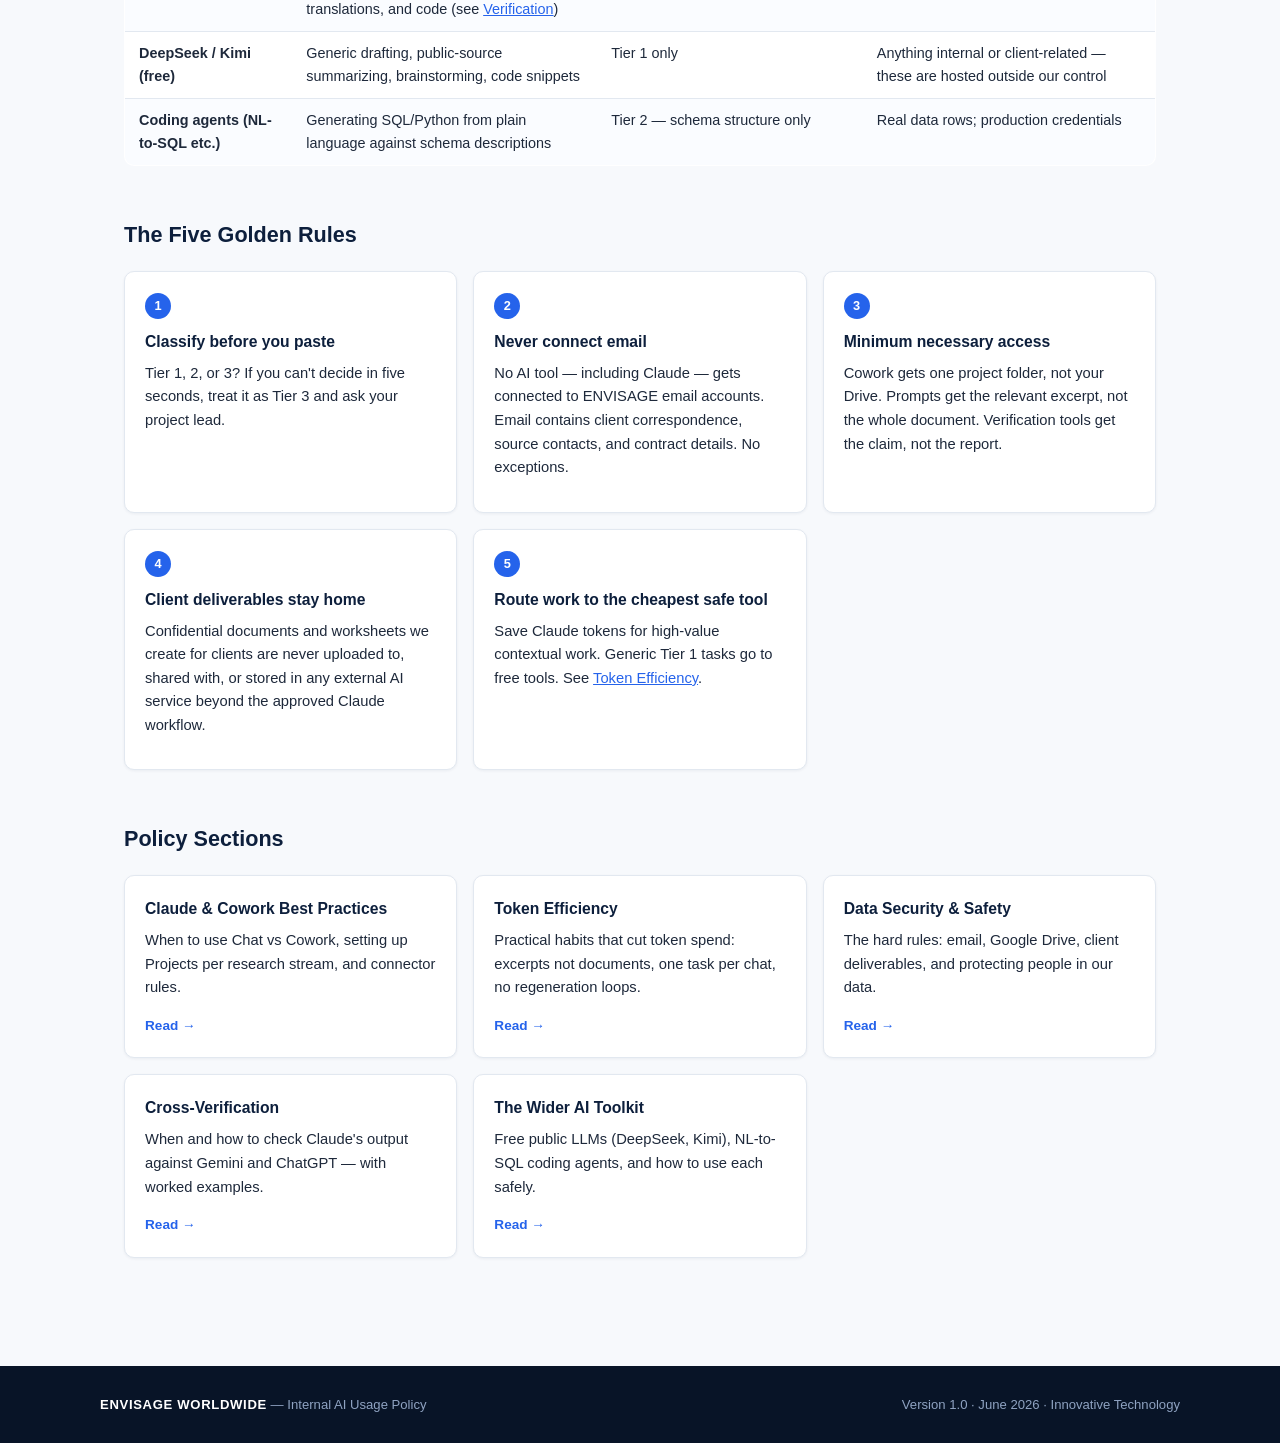
==== commit 0e020c5e: "Add files via upload" ====
--- a/index.html
+++ b/index.html
@@ -21,6 +21,8 @@
       <li><a href="data-security.html">Data Security</a></li>
       <li><a href="verification.html">Verification</a></li>
       <li><a href="ai-toolkit.html">AI Toolkit</a></li>
+      <li><a href="ai-tools-directory.html">AI Directory</a></li>
+      <li><a href="por-case-study.html">Case Study</a></li>
     </ul>
     <div class="lang-switch">
       <button data-setlang="en">EN</button>
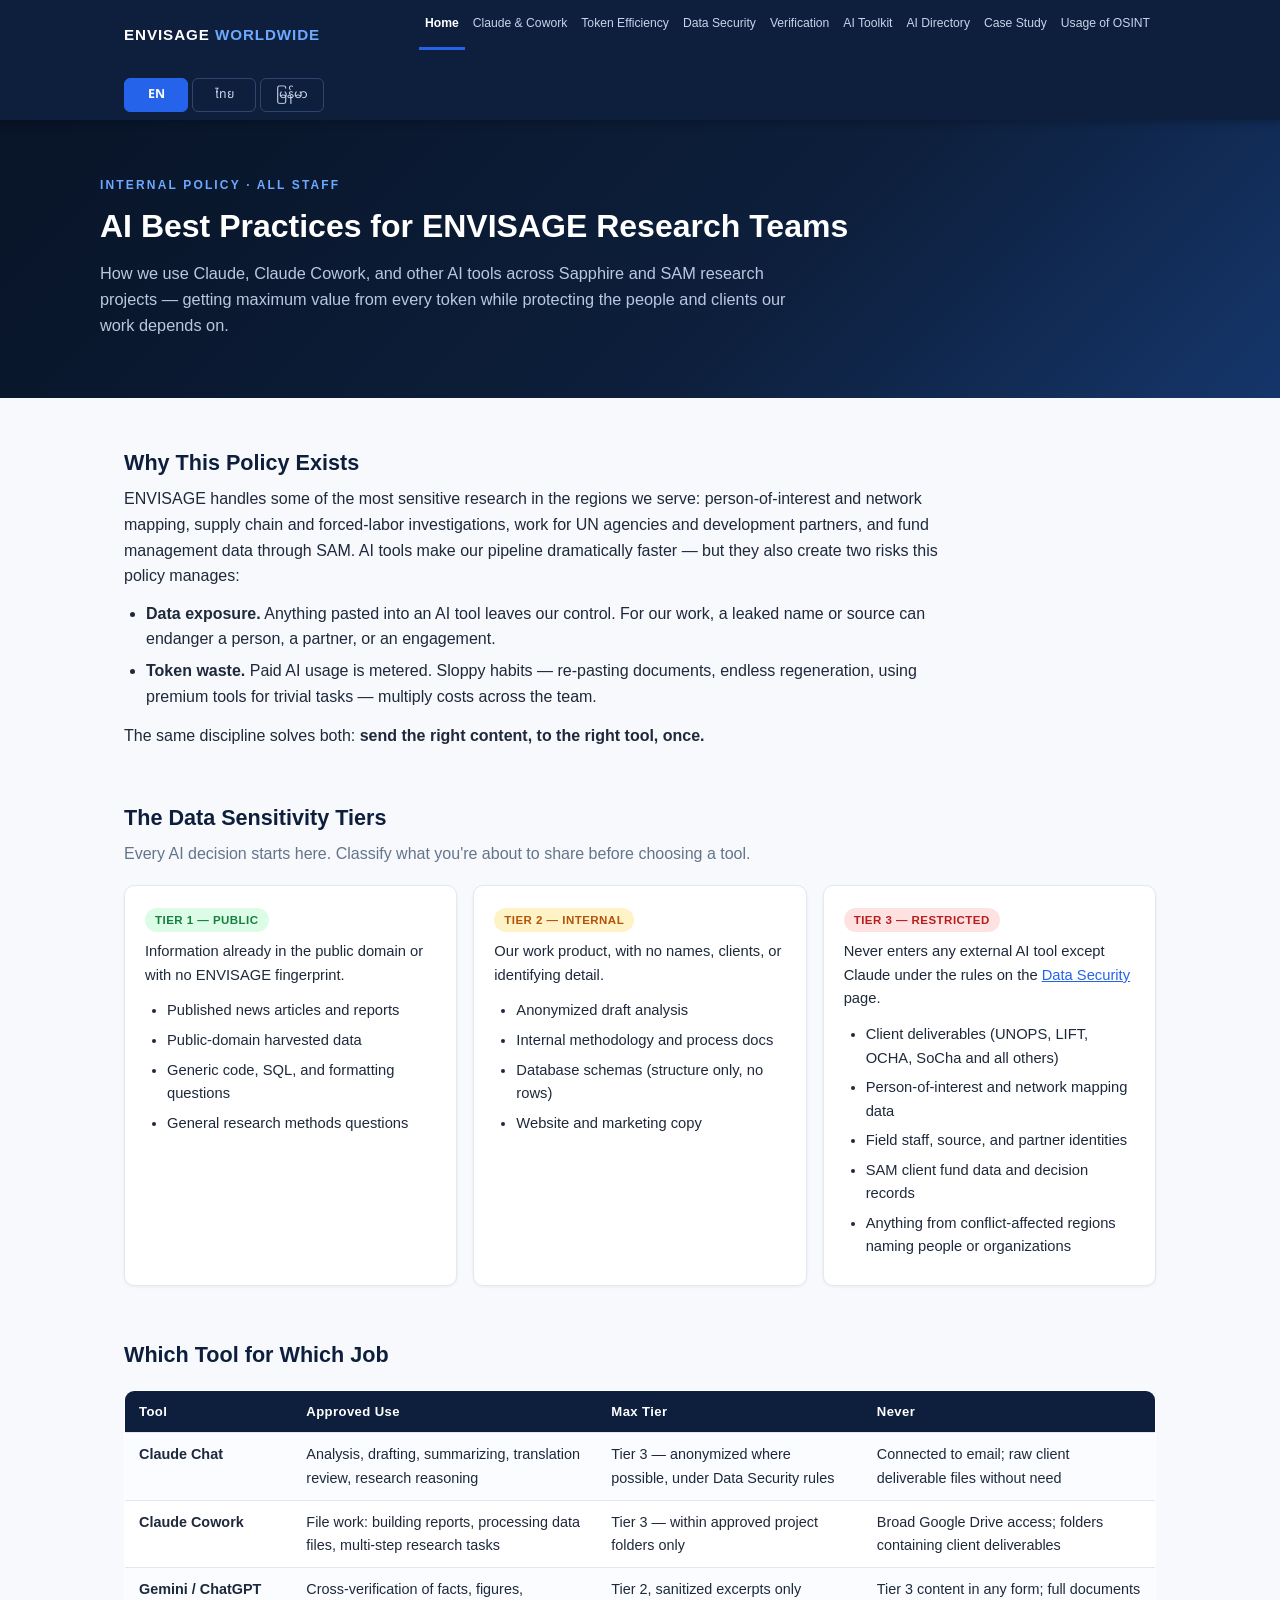
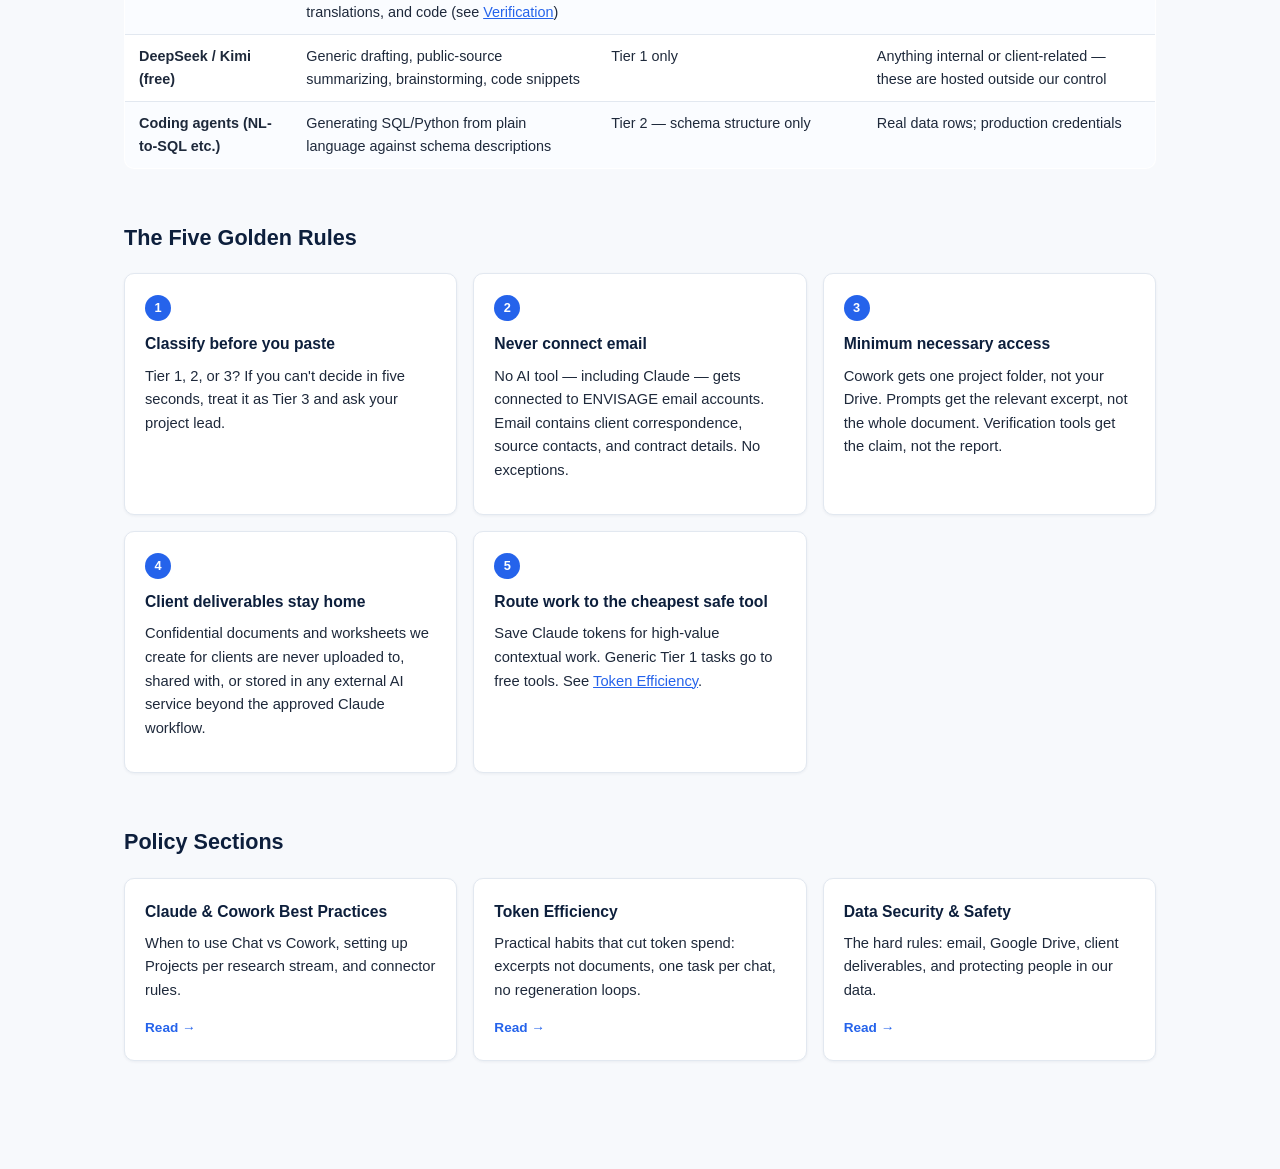
==== commit e930bb5c: "Add files via upload" ====
--- a/index.html
+++ b/index.html
@@ -23,6 +23,7 @@
       <li><a href="ai-toolkit.html">AI Toolkit</a></li>
       <li><a href="ai-tools-directory.html">AI Directory</a></li>
       <li><a href="por-case-study.html">Case Study</a></li>
+      <li><a href="osint-usage.html">Usage of OSINT</a></li>
     </ul>
     <div class="lang-switch">
       <button data-setlang="en">EN</button>
@@ -147,270 +148,4 @@
     <a class="card pagecard" href="claude.html"><h4>Claude &amp; Cowork Best Practices</h4><p>When to use Chat vs Cowork, setting up Projects per research stream, and connector rules.</p><span class="arrow">Read →</span></a>
     <a class="card pagecard" href="token-efficiency.html"><h4>Token Efficiency</h4><p>Practical habits that cut token spend: excerpts not documents, one task per chat, no regeneration loops.</p><span class="arrow">Read →</span></a>
     <a class="card pagecard" href="data-security.html"><h4>Data Security &amp; Safety</h4><p>The hard rules: email, Google Drive, client deliverables, and protecting people in our data.</p><span class="arrow">Read →</span></a>
-    <a class="card pagecard" href="verification.html"><h4>Cross-Verification</h4><p>When and how to check Claude's output against Gemini and ChatGPT — with worked examples.</p><span class="arrow">Read →</span></a>
-    <a class="card pagecard" href="ai-toolkit.html"><h4>The Wider AI Toolkit</h4><p>Free public LLMs (DeepSeek, Kimi), NL-to-SQL coding agents, and how to use each safely.</p><span class="arrow">Read →</span></a>
-  </div>
-</section>
-
-</main>
-</div>
-
-<!-- ================= THAI ================= -->
-<div class="lang-section" data-lang="th">
-
-<div class="hero">
-  <div class="hero-inner">
-    <div class="eyebrow">นโยบายภายใน &middot; พนักงานทุกคน</div>
-    <h1>แนวปฏิบัติที่ดีด้าน AI สำหรับทีมวิจัยของ ENVISAGE</h1>
-    <p class="lede">แนวทางการใช้ Claude, Claude Cowork และเครื่องมือ AI อื่น ๆ ในโครงการวิจัย Sapphire และ SAM — เพื่อให้ได้คุณค่าสูงสุดจากทุกโทเคน พร้อมปกป้องบุคคลและลูกค้าที่งานของเราต้องพึ่งพา</p>
-  </div>
-</div>
-
-<main>
-
-<section>
-  <h2>เหตุผลของนโยบายนี้</h2>
-  <p>ENVISAGE ดูแลงานวิจัยที่อ่อนไหวที่สุดในภูมิภาคที่เราทำงาน ไม่ว่าจะเป็นการทำแผนผังบุคคลเป้าหมายและเครือข่ายความสัมพันธ์ การสืบสวนห่วงโซ่อุปทานและแรงงานบังคับ งานให้หน่วยงาน UN และพันธมิตรด้านการพัฒนา รวมถึงข้อมูลการบริหารกองทุนผ่าน SAM เครื่องมือ AI ช่วยให้งานของเราเร็วขึ้นมาก แต่ก็สร้างความเสี่ยงสองด้านที่นโยบายนี้จัดการ:</p>
-  <ul>
-    <li><strong>การรั่วไหลของข้อมูล</strong> สิ่งใดที่วางลงในเครื่องมือ AI จะหลุดออกจากการควบคุมของเรา ชื่อหรือแหล่งข่าวที่รั่วไหลอาจทำให้บุคคล พันธมิตร หรือสัญญางานตกอยู่ในอันตราย</li>
-    <li><strong>การสิ้นเปลืองโทเคน</strong> การใช้ AI แบบเสียเงินคิดตามปริมาณ พฤติกรรมที่ไม่รอบคอบ เช่น วางเอกสารซ้ำ สั่งสร้างใหม่ไม่รู้จบ หรือใช้เครื่องมือพรีเมียมกับงานง่าย ๆ จะทวีค่าใช้จ่ายทั้งทีม</li>
-  </ul>
-  <p>วินัยเดียวกันแก้ได้ทั้งสองปัญหา: <strong>ส่งเนื้อหาที่ถูกต้อง ไปยังเครื่องมือที่ถูกต้อง เพียงครั้งเดียว</strong></p>
-</section>
-
-<section>
-  <h2>ระดับชั้นความอ่อนไหวของข้อมูล</h2>
-  <p class="sub">ทุกการตัดสินใจเรื่อง AI เริ่มที่นี่ — จัดประเภทสิ่งที่จะแชร์ก่อนเลือกเครื่องมือ</p>
-  <div class="grid cols-3">
-    <div class="card">
-      <span class="badge green">Tier 1 — สาธารณะ</span>
-      <p>ข้อมูลที่เผยแพร่ต่อสาธารณะอยู่แล้ว หรือไม่มีร่องรอยของ ENVISAGE</p>
-      <ul>
-        <li>ข่าวและรายงานที่ตีพิมพ์แล้ว</li>
-        <li>ข้อมูลที่เก็บรวบรวมจากแหล่งสาธารณะ</li>
-        <li>คำถามทั่วไปเรื่องโค้ด SQL และการจัดรูปแบบ</li>
-        <li>คำถามทั่วไปเรื่องระเบียบวิธีวิจัย</li>
-      </ul>
-    </div>
-    <div class="card">
-      <span class="badge amber">Tier 2 — ภายใน</span>
-      <p>ผลงานของเรา โดยไม่มีชื่อบุคคล ลูกค้า หรือรายละเอียดที่ระบุตัวตนได้</p>
-      <ul>
-        <li>ร่างบทวิเคราะห์ที่ปกปิดตัวตนแล้ว</li>
-        <li>เอกสารระเบียบวิธีและกระบวนการภายใน</li>
-        <li>โครงสร้างฐานข้อมูล (เฉพาะโครงสร้าง ไม่มีข้อมูลจริง)</li>
-        <li>เนื้อหาเว็บไซต์และการตลาด</li>
-      </ul>
-    </div>
-    <div class="card">
-      <span class="badge red">Tier 3 — หวงห้าม</span>
-      <p>ห้ามเข้าเครื่องมือ AI ภายนอกใด ๆ ยกเว้น Claude ภายใต้กฎในหน้า <a href="data-security.html">ความปลอดภัยข้อมูล</a></p>
-      <ul>
-        <li>งานส่งมอบของลูกค้า (UNOPS, LIFT, OCHA, SoCha และทั้งหมด)</li>
-        <li>ข้อมูลบุคคลเป้าหมายและแผนผังเครือข่าย</li>
-        <li>ตัวตนของเจ้าหน้าที่ภาคสนาม แหล่งข่าว และพันธมิตร</li>
-        <li>ข้อมูลกองทุนลูกค้า SAM และบันทึกการตัดสินใจ</li>
-        <li>ข้อมูลจากพื้นที่ขัดแย้งที่ระบุชื่อบุคคลหรือองค์กร</li>
-      </ul>
-    </div>
-  </div>
-</section>
-
-<section>
-  <h2>เครื่องมือไหนสำหรับงานไหน</h2>
-  <table>
-    <tr><th>เครื่องมือ</th><th>การใช้ที่อนุมัติ</th><th>Tier สูงสุด</th><th>ห้ามเด็ดขาด</th></tr>
-    <tr>
-      <td><strong>Claude Chat</strong></td>
-      <td>วิเคราะห์ ร่างเอกสาร สรุป ตรวจคำแปล และการใช้เหตุผลในงานวิจัย</td>
-      <td>Tier 3 — ปกปิดตัวตนเท่าที่ทำได้ ตามกฎความปลอดภัยข้อมูล</td>
-      <td>เชื่อมต่อกับอีเมล; ไฟล์งานส่งมอบลูกค้าโดยไม่จำเป็น</td>
-    </tr>
-    <tr>
-      <td><strong>Claude Cowork</strong></td>
-      <td>งานไฟล์: สร้างรายงาน ประมวลผลไฟล์ข้อมูล งานวิจัยหลายขั้นตอน</td>
-      <td>Tier 3 — เฉพาะในโฟลเดอร์โครงการที่อนุมัติ</td>
-      <td>เข้าถึง Google Drive แบบกว้าง; โฟลเดอร์งานส่งมอบลูกค้า</td>
-    </tr>
-    <tr>
-      <td><strong>Gemini / ChatGPT</strong></td>
-      <td>ตรวจสอบไขว้ข้อเท็จจริง ตัวเลข คำแปล และโค้ด (ดู <a href="verification.html">การตรวจสอบยืนยัน</a>)</td>
-      <td>Tier 2 เฉพาะข้อความที่คัดกรองแล้ว</td>
-      <td>เนื้อหา Tier 3 ทุกรูปแบบ; เอกสารฉบับเต็ม</td>
-    </tr>
-    <tr>
-      <td><strong>DeepSeek / Kimi (ฟรี)</strong></td>
-      <td>ร่างเนื้อหาทั่วไป สรุปแหล่งข้อมูลสาธารณะ ระดมความคิด โค้ดสั้น ๆ</td>
-      <td>Tier 1 เท่านั้น</td>
-      <td>ข้อมูลภายในหรือเกี่ยวกับลูกค้าใด ๆ — โฮสต์อยู่นอกการควบคุมของเรา</td>
-    </tr>
-    <tr>
-      <td><strong>Coding agents (แปลงภาษาเป็น SQL ฯลฯ)</strong></td>
-      <td>สร้าง SQL/Python จากภาษาธรรมดา โดยใช้คำอธิบายโครงสร้างฐานข้อมูล</td>
-      <td>Tier 2 — เฉพาะโครงสร้าง schema</td>
-      <td>ข้อมูลจริง; รหัสผ่านระบบ production</td>
-    </tr>
-  </table>
-</section>
-
-<section>
-  <h2>กฎทอง 5 ข้อ</h2>
-  <div class="grid cols-2">
-    <div class="card"><span class="num">1</span><h4>จัดประเภทก่อนวาง</h4><p>Tier 1, 2 หรือ 3? ถ้าตัดสินใจไม่ได้ภายในห้าวินาที ให้ถือเป็น Tier 3 และถามหัวหน้าโครงการ</p></div>
-    <div class="card"><span class="num">2</span><h4>ห้ามเชื่อมต่ออีเมลเด็ดขาด</h4><p>ห้ามเครื่องมือ AI ใด ๆ รวมถึง Claude เชื่อมต่อกับบัญชีอีเมลของ ENVISAGE อีเมลมีจดหมายโต้ตอบลูกค้า ผู้ติดต่อแหล่งข่าว และรายละเอียดสัญญา ไม่มีข้อยกเว้น</p></div>
-    <div class="card"><span class="num">3</span><h4>เข้าถึงเท่าที่จำเป็นขั้นต่ำ</h4><p>Cowork ได้โฟลเดอร์โครงการเดียว ไม่ใช่ทั้ง Drive พรอมต์ได้เฉพาะส่วนที่เกี่ยวข้อง ไม่ใช่เอกสารทั้งฉบับ เครื่องมือตรวจสอบได้เฉพาะข้อความที่ต้องตรวจ ไม่ใช่ทั้งรายงาน</p></div>
-    <div class="card"><span class="num">4</span><h4>งานส่งมอบลูกค้าอยู่กับเรา</h4><p>เอกสารและเวิร์กชีตลับที่เราสร้างให้ลูกค้า ห้ามอัปโหลด แชร์ หรือเก็บในบริการ AI ภายนอกใด ๆ นอกเหนือจากขั้นตอน Claude ที่อนุมัติ</p></div>
-    <div class="card"><span class="num">5</span><h4>ส่งงานไปยังเครื่องมือที่ถูกที่สุดที่ปลอดภัย</h4><p>เก็บโทเคน Claude ไว้สำหรับงานเชิงบริบทที่มีมูลค่าสูง งาน Tier 1 ทั่วไปใช้เครื่องมือฟรี ดู <a href="token-efficiency.html">ประหยัดโทเคน</a></p></div>
-  </div>
-</section>
-
-<section>
-  <h2>หมวดนโยบาย</h2>
-  <div class="grid cols-2">
-    <a class="card pagecard" href="claude.html"><h4>แนวปฏิบัติ Claude และ Cowork</h4><p>เมื่อไรใช้ Chat หรือ Cowork การตั้ง Project ต่อสายงานวิจัย และกฎการเชื่อมต่อ</p><span class="arrow">อ่าน →</span></a>
-    <a class="card pagecard" href="token-efficiency.html"><h4>ประหยัดโทเคน</h4><p>นิสัยที่ลดค่าโทเคน: ใช้ข้อความบางส่วนไม่ใช่ทั้งเอกสาร หนึ่งงานต่อหนึ่งแชต ไม่วนสั่งสร้างใหม่</p><span class="arrow">อ่าน →</span></a>
-    <a class="card pagecard" href="data-security.html"><h4>ความปลอดภัยข้อมูล</h4><p>กฎเหล็ก: อีเมล Google Drive งานส่งมอบลูกค้า และการปกป้องบุคคลในข้อมูลของเรา</p><span class="arrow">อ่าน →</span></a>
-    <a class="card pagecard" href="verification.html"><h4>การตรวจสอบไขว้</h4><p>เมื่อไรและอย่างไรจึงตรวจผลลัพธ์ของ Claude กับ Gemini และ ChatGPT พร้อมตัวอย่าง</p><span class="arrow">อ่าน →</span></a>
-    <a class="card pagecard" href="ai-toolkit.html"><h4>ชุดเครื่องมือ AI</h4><p>LLM สาธารณะฟรี (DeepSeek, Kimi) เอเจนต์แปลงภาษาเป็น SQL และวิธีใช้อย่างปลอดภัย</p><span class="arrow">อ่าน →</span></a>
-  </div>
-</section>
-
-</main>
-</div>
-
-<!-- ================= BURMESE ================= -->
-<div class="lang-section" data-lang="my">
-
-<div class="hero">
-  <div class="hero-inner">
-    <div class="eyebrow">အတွင်းပိုင်းမူဝါဒ &middot; ဝန်ထမ်းအားလုံး</div>
-    <h1>ENVISAGE သုတေသနအဖွဲ့များအတွက် AI အကောင်းဆုံးအလေ့အကျင့်များ</h1>
-    <p class="lede">Sapphire နှင့် SAM သုတေသနပရောဂျက်များတွင် Claude၊ Claude Cowork နှင့် အခြား AI ကိရိယာများကို အသုံးပြုပုံ — တိုကင်တိုင်းမှ အကျိုးအမြတ်အများဆုံးရယူပြီး ကျွန်ုပ်တို့၏အလုပ်မှီခိုနေသော လူများနှင့် ဖောက်သည်များကို ကာကွယ်ရန်။</p>
-  </div>
-</div>
-
-<main>
-
-<section>
-  <h2>ဤမူဝါဒ ရှိရသည့်အကြောင်းရင်း</h2>
-  <p>ENVISAGE သည် ကျွန်ုပ်တို့လုပ်ကိုင်သောဒေသများတွင် အလွန်အထိခိုက်မခံသော သုတေသနများကို ကိုင်တွယ်သည် — စိတ်ဝင်စားရသူပုဂ္ဂိုလ်နှင့် ကွန်ရက်မြေပုံရေးဆွဲခြင်း၊ ထောက်ပံ့ရေးကွင်းဆက်နှင့် အတင်းအကျပ်လုပ်အားခိုင်းစေမှု စုံစမ်းစစ်ဆေးခြင်း၊ ကုလသမဂ္ဂအေဂျင်စီများနှင့် ဖွံ့ဖြိုးရေးမိတ်ဖက်များအတွက် အလုပ်များ၊ SAM မှတစ်ဆင့် ရန်ပုံငွေစီမံခန့်ခွဲမှုဒေတာများ။ AI ကိရိယာများက ကျွန်ုပ်တို့၏လုပ်ငန်းစဉ်ကို သိသိသာသာ မြန်ဆန်စေသော်လည်း ဤမူဝါဒက စီမံသည့် အန္တရာယ်နှစ်ခုကိုလည်း ဖြစ်ပေါ်စေသည် —</p>
-  <ul>
-    <li><strong>ဒေတာပေါက်ကြားမှု။</strong> AI ကိရိယာထဲသို့ ထည့်လိုက်သမျှသည် ကျွန်ုပ်တို့၏ထိန်းချုပ်မှုမှ ထွက်သွားသည်။ ပေါက်ကြားသွားသော နာမည်တစ်ခု သို့မဟုတ် သတင်းရင်းမြစ်တစ်ခုသည် လူတစ်ဦး၊ မိတ်ဖက်တစ်ဦး သို့မဟုတ် စာချုပ်တစ်ခုကို အန္တရာယ်ဖြစ်စေနိုင်သည်။</li>
-    <li><strong>တိုကင်ဖြုန်းတီးမှု။</strong> အခကြေးငွေပေး AI အသုံးပြုမှုကို ပမာဏအလိုက် တွက်ချက်သည်။ စာရွက်စာတမ်းများ ထပ်ခါထပ်ခါကူးထည့်ခြင်း၊ အဆုံးမရှိ ပြန်ထုတ်ခိုင်းခြင်း၊ ရိုးရှင်းသောအလုပ်များအတွက် ပရီမီယံကိရိယာသုံးခြင်း — ဤအကျင့်များက အဖွဲ့တစ်ခုလုံး၏ ကုန်ကျစရိတ်ကို ဆတိုးစေသည်။</li>
-  </ul>
-  <p>စည်းကမ်းတစ်ခုတည်းက နှစ်ခုလုံးကို ဖြေရှင်းသည် — <strong>မှန်ကန်သောအကြောင်းအရာကို မှန်ကန်သောကိရိယာသို့ တစ်ကြိမ်တည်း ပို့ပါ။</strong></p>
-</section>
-
-<section>
-  <h2>ဒေတာ အထိခိုက်မခံမှု အဆင့်များ</h2>
-  <p class="sub">AI ဆုံးဖြတ်ချက်တိုင်း ဤနေရာမှ စတင်သည် — ကိရိယာမရွေးခင် မျှဝေမည့်အရာကို အမျိုးအစားခွဲပါ။</p>
-  <div class="grid cols-3">
-    <div class="card">
-      <span class="badge green">Tier 1 — အများပြည်သူ</span>
-      <p>အများပြည်သူသိရှိပြီးသား သို့မဟုတ် ENVISAGE နှင့် ဆက်စပ်မှုမရှိသော အချက်အလက်များ</p>
-      <ul>
-        <li>ထုတ်ဝေပြီး သတင်းဆောင်းပါးနှင့် အစီရင်ခံစာများ</li>
-        <li>အများပြည်သူရင်းမြစ်မှ စုဆောင်းထားသော ဒေတာများ</li>
-        <li>ယေဘုယျ ကုဒ်၊ SQL နှင့် ပုံစံချမေးခွန်းများ</li>
-        <li>ယေဘုယျ သုတေသနနည်းလမ်း မေးခွန်းများ</li>
-      </ul>
-    </div>
-    <div class="card">
-      <span class="badge amber">Tier 2 — အတွင်းပိုင်း</span>
-      <p>နာမည်၊ ဖောက်သည် သို့မဟုတ် ဖော်ထုတ်နိုင်သော အသေးစိတ်မပါသည့် ကျွန်ုပ်တို့၏ လုပ်ငန်းရလဒ်များ</p>
-      <ul>
-        <li>အမည်ဖျောက်ထားသော မူကြမ်းခွဲခြမ်းစိတ်ဖြာချက်များ</li>
-        <li>အတွင်းပိုင်း နည်းစနစ်နှင့် လုပ်ငန်းစဉ် စာရွက်စာတမ်းများ</li>
-        <li>ဒေတာဘေ့စ် schema (ဖွဲ့စည်းပုံသာ၊ ဒေတာအတန်းမပါ)</li>
-        <li>ဝက်ဘ်ဆိုက်နှင့် စျေးကွက်ရှာဖွေရေး စာသားများ</li>
-      </ul>
-    </div>
-    <div class="card">
-      <span class="badge red">Tier 3 — ကန့်သတ်</span>
-      <p><a href="data-security.html">ဒေတာလုံခြုံရေး</a> စာမျက်နှာရှိ စည်းမျဉ်းများအောက်တွင် Claude မှလွဲ၍ မည်သည့်ပြင်ပ AI ကိရိယာထဲသို့မျှ ဘယ်တော့မှ မထည့်ရ</p>
-      <ul>
-        <li>ဖောက်သည်ပေးအပ်စာတမ်းများ (UNOPS, LIFT, OCHA, SoCha နှင့် အားလုံး)</li>
-        <li>စိတ်ဝင်စားရသူပုဂ္ဂိုလ်နှင့် ကွန်ရက်မြေပုံ ဒေတာများ</li>
-        <li>ကွင်းဆင်းဝန်ထမ်း၊ သတင်းရင်းမြစ်နှင့် မိတ်ဖက်များ၏ အထောက်အထားများ</li>
-        <li>SAM ဖောက်သည် ရန်ပုံငွေဒေတာနှင့် ဆုံးဖြတ်ချက်မှတ်တမ်းများ</li>
-        <li>ပဋိပက္ခဒေသများမှ လူ သို့မဟုတ် အဖွဲ့အစည်းနာမည်ပါသော မည်သည့်အရာမဆို</li>
-      </ul>
-    </div>
-  </div>
-</section>
-
-<section>
-  <h2>မည်သည့်အလုပ်အတွက် မည်သည့်ကိရိယာ</h2>
-  <table>
-    <tr><th>ကိရိယာ</th><th>ခွင့်ပြုထားသော အသုံးပြုမှု</th><th>အမြင့်ဆုံး Tier</th><th>ဘယ်တော့မှ မလုပ်ရ</th></tr>
-    <tr>
-      <td><strong>Claude Chat</strong></td>
-      <td>ခွဲခြမ်းစိတ်ဖြာခြင်း၊ မူကြမ်းရေးခြင်း၊ အကျဉ်းချုပ်ခြင်း၊ ဘာသာပြန်စစ်ဆေးခြင်း၊ သုတေသနဆင်ခြင်ခြင်း</td>
-      <td>Tier 3 — ဖြစ်နိုင်သမျှ အမည်ဖျောက်၍ ဒေတာလုံခြုံရေးစည်းမျဉ်းအတိုင်း</td>
-      <td>အီးမေးလ်နှင့် ချိတ်ဆက်ခြင်း; မလိုအပ်ဘဲ ဖောက်သည်ပေးအပ်စာတမ်းဖိုင်များ</td>
-    </tr>
-    <tr>
-      <td><strong>Claude Cowork</strong></td>
-      <td>ဖိုင်အလုပ် — အစီရင်ခံစာတည်ဆောက်ခြင်း၊ ဒေတာဖိုင်စီမံခြင်း၊ အဆင့်များစွာပါ သုတေသနအလုပ်များ</td>
-      <td>Tier 3 — ခွင့်ပြုထားသော ပရောဂျက်ဖိုင်တွဲများအတွင်းသာ</td>
-      <td>Google Drive ကို ကျယ်ပြန့်စွာ ခွင့်ပြုခြင်း; ဖောက်သည်ပေးအပ်စာတမ်းပါ ဖိုင်တွဲများ</td>
-    </tr>
-    <tr>
-      <td><strong>Gemini / ChatGPT</strong></td>
-      <td>အချက်အလက်၊ ကိန်းဂဏန်း၊ ဘာသာပြန်နှင့် ကုဒ်များကို ပြန်လှန်စစ်ဆေးခြင်း (<a href="verification.html">အတည်ပြုစစ်ဆေးရေး</a> ကြည့်ပါ)</td>
-      <td>Tier 2၊ သန့်စင်ထားသော ကောက်နုတ်ချက်များသာ</td>
-      <td>Tier 3 အကြောင်းအရာ မည်သည့်ပုံစံမဆို; စာတမ်းအပြည့်အစုံများ</td>
-    </tr>
-    <tr>
-      <td><strong>DeepSeek / Kimi (အခမဲ့)</strong></td>
-      <td>ယေဘုယျမူကြမ်းရေးခြင်း၊ အများပြည်သူရင်းမြစ် အကျဉ်းချုပ်ခြင်း၊ စိတ်ကူးထုတ်ခြင်း၊ ကုဒ်အပိုင်းအစများ</td>
-      <td>Tier 1 သာ</td>
-      <td>အတွင်းပိုင်း သို့မဟုတ် ဖောက်သည်ဆိုင်ရာ မည်သည့်အရာမဆို — ကျွန်ုပ်တို့ မထိန်းချုပ်နိုင်သော နေရာတွင် လည်ပတ်နေသည်</td>
-    </tr>
-    <tr>
-      <td><strong>Coding agents (သာမန်စကားမှ SQL သို့)</strong></td>
-      <td>Schema ဖော်ပြချက်များအပေါ် အခြေခံ၍ သာမန်စကားမှ SQL/Python ထုတ်ပေးခြင်း</td>
-      <td>Tier 2 — schema ဖွဲ့စည်းပုံသာ</td>
-      <td>ဒေတာအတန်းအစစ်များ; production စကားဝှက်များ</td>
-    </tr>
-  </table>
-</section>
-
-<section>
-  <h2>ရွှေစည်းမျဉ်း ၅ ချက်</h2>
-  <div class="grid cols-2">
-    <div class="card"><span class="num">1</span><h4>မထည့်ခင် အမျိုးအစားခွဲပါ</h4><p>Tier 1, 2 သို့မဟုတ် 3 လား? ငါးစက္ကန့်အတွင်း မဆုံးဖြတ်နိုင်ပါက Tier 3 အဖြစ်သတ်မှတ်ပြီး ပရောဂျက်ခေါင်းဆောင်ကို မေးပါ။</p></div>
-    <div class="card"><span class="num">2</span><h4>အီးမေးလ် ဘယ်တော့မှ မချိတ်ရ</h4><p>Claude အပါအဝင် မည်သည့် AI ကိရိယာမျှ ENVISAGE အီးမေးလ်အကောင့်များနှင့် မချိတ်ဆက်ရ။ အီးမေးလ်တွင် ဖောက်သည်စာပေးစာယူ၊ သတင်းရင်းမြစ်အဆက်အသွယ်နှင့် စာချုပ်အသေးစိတ်များ ပါရှိသည်။ ခြွင်းချက်မရှိ။</p></div>
-    <div class="card"><span class="num">3</span><h4>အနည်းဆုံးလိုအပ်သလောက်သာ ခွင့်ပြုပါ</h4><p>Cowork ကို ပရောဂျက်ဖိုင်တွဲတစ်ခုသာပေးပါ၊ Drive တစ်ခုလုံးမဟုတ်ပါ။ Prompt တွင် သက်ဆိုင်သောကောက်နုတ်ချက်သာထည့်ပါ၊ စာတမ်းတစ်ခုလုံးမဟုတ်ပါ။ စစ်ဆေးရေးကိရိယာများကို စစ်ဆေးမည့်အချက်သာပေးပါ၊ အစီရင်ခံစာတစ်ခုလုံးမဟုတ်ပါ။</p></div>
-    <div class="card"><span class="num">4</span><h4>ဖောက်သည်ပေးအပ်စာတမ်းများ အိမ်မှာပဲထားပါ</h4><p>ဖောက်သည်များအတွက် ကျွန်ုပ်တို့ဖန်တီးသော လျှို့ဝှက်စာတမ်းနှင့် worksheet များကို ခွင့်ပြုထားသော Claude လုပ်ငန်းစဉ်မှလွဲ၍ မည်သည့်ပြင်ပ AI ဝန်ဆောင်မှုသို့မျှ တင်ခြင်း၊ မျှဝေခြင်း၊ သိမ်းဆည်းခြင်း မပြုရ။</p></div>
-    <div class="card"><span class="num">5</span><h4>လုံခြုံပြီး အသက်သာဆုံးကိရိယာသို့ အလုပ်လမ်းကြောင်းချပါ</h4><p>Claude တိုကင်များကို တန်ဖိုးမြင့် ဆက်စပ်အကြောင်းအရာအလုပ်များအတွက် ချန်ထားပါ။ ယေဘုယျ Tier 1 အလုပ်များကို အခမဲ့ကိရိယာများသို့ ပို့ပါ။ <a href="token-efficiency.html">တိုကင်ချွေတာရေး</a> ကြည့်ပါ။</p></div>
-  </div>
-</section>
-
-<section>
-  <h2>မူဝါဒ အပိုင်းများ</h2>
-  <div class="grid cols-2">
-    <a class="card pagecard" href="claude.html"><h4>Claude နှင့် Cowork အလေ့အကျင့်များ</h4><p>Chat နှင့် Cowork ဘယ်အချိန်သုံးမည်၊ သုတေသနလိုင်းတစ်ခုစီအတွက် Project တည်ဆောက်ခြင်းနှင့် ချိတ်ဆက်မှုစည်းမျဉ်းများ</p><span class="arrow">ဖတ်ရန် →</span></a>
-    <a class="card pagecard" href="token-efficiency.html"><h4>တိုကင်ချွေတာရေး</h4><p>တိုကင်ကုန်ကျစရိတ်လျှော့ချသော အလေ့အကျင့်များ — စာတမ်းတစ်ခုလုံးမဟုတ်ဘဲ ကောက်နုတ်ချက်၊ စကားပြောတစ်ခုလျှင် အလုပ်တစ်ခု</p><span class="arrow">ဖတ်ရန် →</span></a>
-    <a class="card pagecard" href="data-security.html"><h4>ဒေတာလုံခြုံရေး</h4><p>တင်းကြပ်သောစည်းမျဉ်းများ — အီးမေးလ်၊ Google Drive၊ ဖောက်သည်ပေးအပ်စာတမ်းများနှင့် ဒေတာထဲရှိလူများကို ကာကွယ်ခြင်း</p><span class="arrow">ဖတ်ရန် →</span></a>
-    <a class="card pagecard" href="verification.html"><h4>ပြန်လှန်စစ်ဆေးခြင်း</h4><p>Claude ၏ရလဒ်များကို Gemini နှင့် ChatGPT ဖြင့် ဘယ်အချိန် ဘယ်လိုစစ်ဆေးမည် — နမူနာများပါ</p><span class="arrow">ဖတ်ရန် →</span></a>
-    <a class="card pagecard" href="ai-toolkit.html"><h4>AI ကိရိယာစုံ</h4><p>အခမဲ့ LLM များ (DeepSeek, Kimi)၊ SQL ထုတ်ပေးသော coding agent များနှင့် လုံခြုံစွာအသုံးပြုနည်း</p><span class="arrow">ဖတ်ရန် →</span></a>
-  </div>
-</section>
-
-</main>
-</div>
-
-<footer>
-  <div class="footer-inner">
-    <div><strong>ENVISAGE WORLDWIDE</strong>
-      <span class="lang-section" data-lang="en"> — Internal AI Usage Policy</span>
-      <span class="lang-section" data-lang="th"> — นโยบายการใช้ AI ภายในองค์กร</span>
-      <span class="lang-section" data-lang="my"> — အတွင်းပိုင်း AI အသုံးပြုမှုမူဝါဒ</span>
-    </div>
-    <div>Version 1.0 &middot; June 2026 &middot; Innovative Technology</div>
-  </div>
-</footer>
-
-</body>
-</html>
+    <a class="card pagecard" hre
--- a/styles.css
+++ b/styles.css
@@ -25,7 +25,8 @@
 .brand{color:#fff;font-weight:800;letter-spacing:.06em;font-size:.95rem;padding:14px 0;text-decoration:none}
 .brand span{color:#6ea8ff}
 .nav-links{display:flex;flex-wrap:wrap;gap:2px;list-style:none}
-.nav-links a{color:#c7d4ea;text-decoration:none;font-size:.85rem;padding:14px 12px;display:block;border-bottom:3px solid transparent}
+/* SHRUNK PADDING TO FIT 9 LINKS */
+.nav-links a{color:#c7d4ea;text-decoration:none;font-size:.76rem;padding:14px 6px;display:block;border-bottom:3px solid transparent}
 .nav-links a:hover{color:#fff}
 .nav-links a.active{color:#fff;border-bottom-color:var(--sapphire);font-weight:600}
 
@@ -110,7 +111,24 @@
 .lang-section.active{display:block}
 span.lang-section.active{display:inline}
 .lang-switch{display:flex;gap:4px;align-items:center;padding:8px 0}
-.lang-switch button{background:transparent;color:#c7d4ea;border:1px solid #2e466e;border-radius:6px;padding:4px 10px;font-size:.78rem;cursor:pointer;font-family:inherit}
+
+/* FIXED BUTTON SIZES AND FONT */
+.lang-switch button {
+  background: transparent;
+  color: #c7d4ea;
+  border: 1px solid #2e466e;
+  border-radius: 6px;
+  font-size: 0.78rem;
+  cursor: pointer;
+  font-family: 'Noto Sans Myanmar', 'Noto Sans Thai', sans-serif;
+  height: 34px;
+  width: 64px;
+  padding: 0;
+  display: flex;
+  align-items: center;
+  justify-content: center;
+  box-sizing: border-box;
+}
 .lang-switch button:hover{color:#fff;border-color:#6ea8ff}
 .lang-switch button.active{background:var(--sapphire);border-color:var(--sapphire);color:#fff;font-weight:700}
 html[lang="th"] body{font-family:'Noto Sans Thai',-apple-system,BlinkMacSystemFont,"Segoe UI",sans-serif}
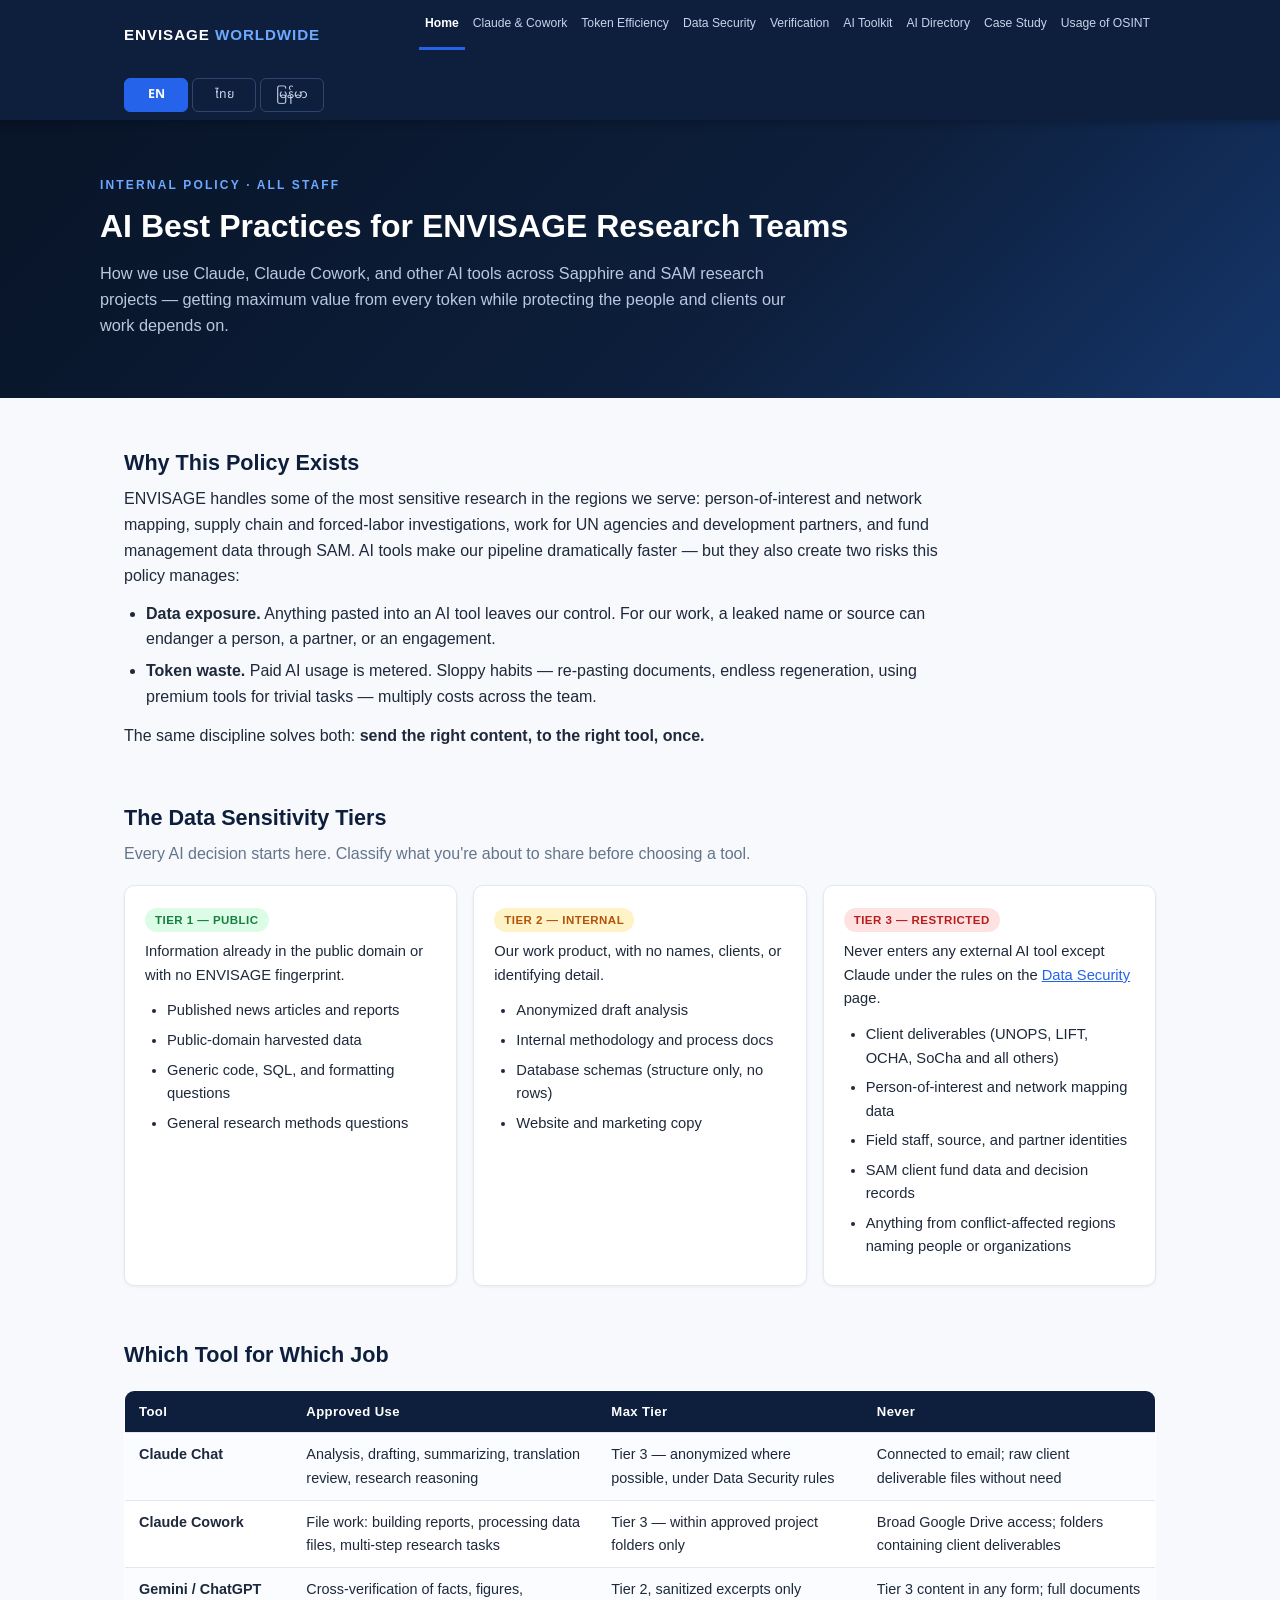
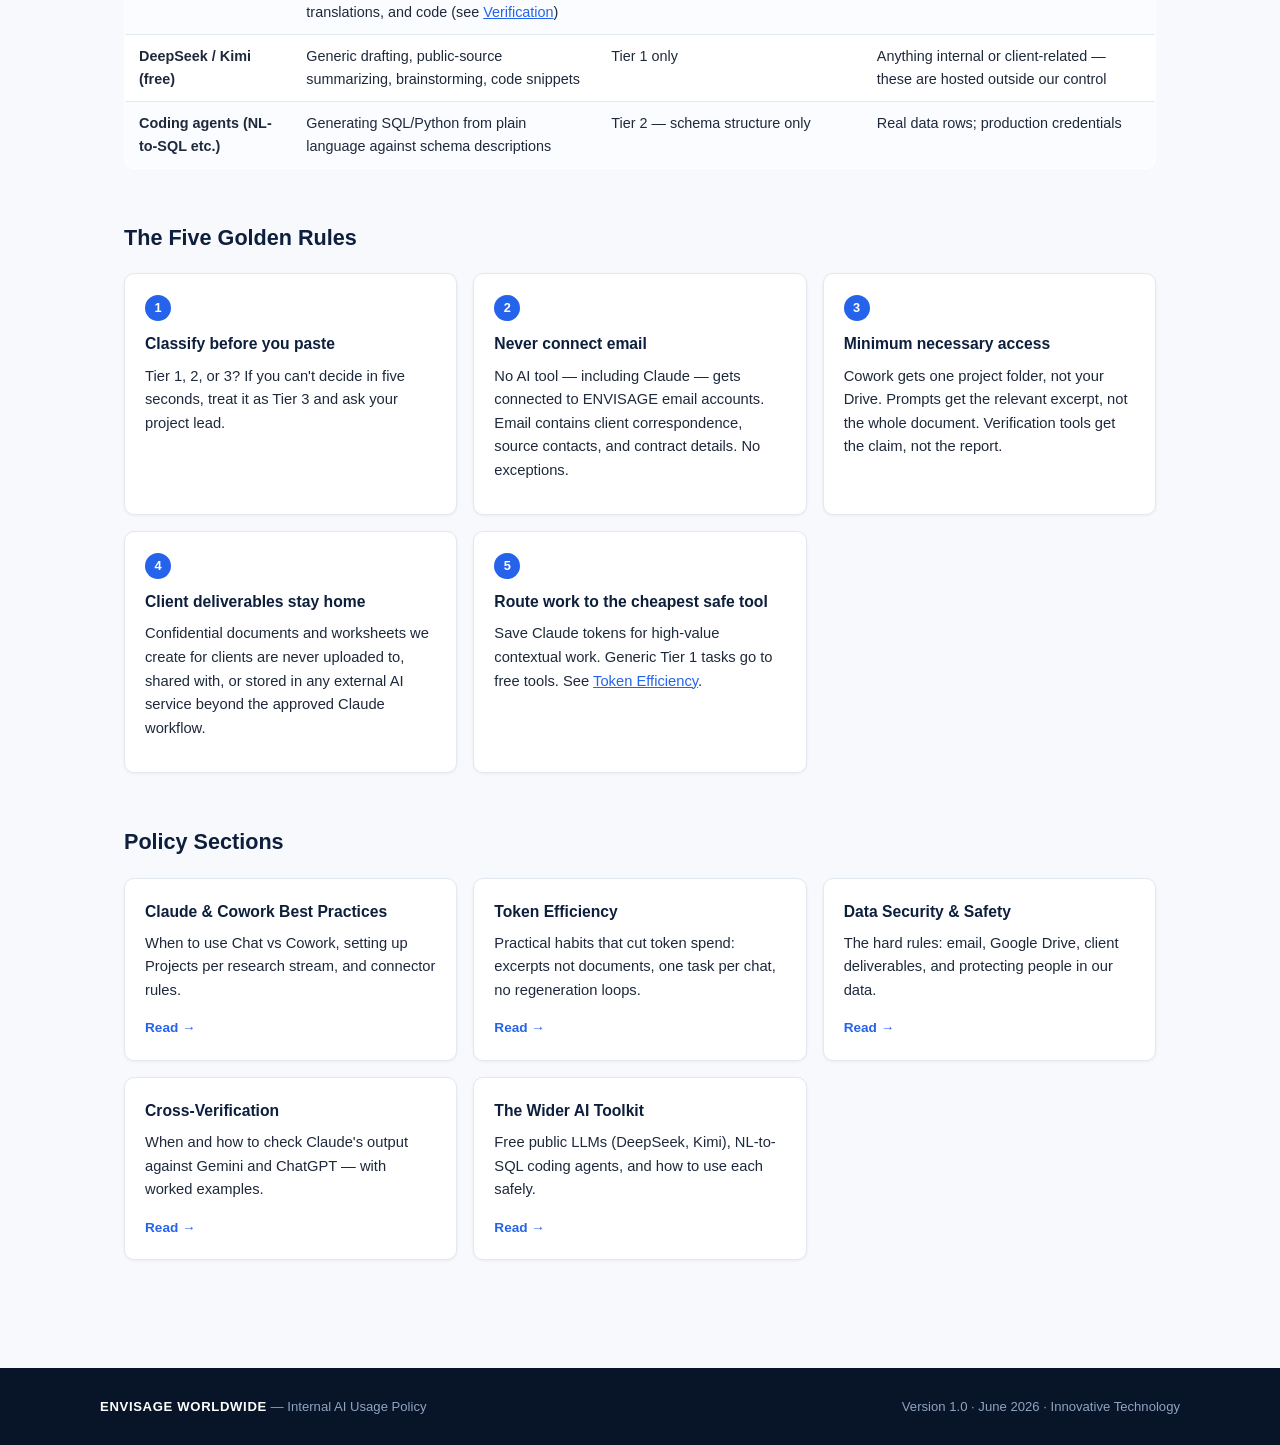
==== commit 6aa9102b: "Update fmt.Println message from 'Hello' to 'Goodbye'" ====
--- a/index.html
+++ b/index.html
@@ -148,4 +148,270 @@
     <a class="card pagecard" href="claude.html"><h4>Claude &amp; Cowork Best Practices</h4><p>When to use Chat vs Cowork, setting up Projects per research stream, and connector rules.</p><span class="arrow">Read →</span></a>
     <a class="card pagecard" href="token-efficiency.html"><h4>Token Efficiency</h4><p>Practical habits that cut token spend: excerpts not documents, one task per chat, no regeneration loops.</p><span class="arrow">Read →</span></a>
     <a class="card pagecard" href="data-security.html"><h4>Data Security &amp; Safety</h4><p>The hard rules: email, Google Drive, client deliverables, and protecting people in our data.</p><span class="arrow">Read →</span></a>
-    <a class="card pagecard" hre+    <a class="card pagecard" href="verification.html"><h4>Cross-Verification</h4><p>When and how to check Claude's output against Gemini and ChatGPT — with worked examples.</p><span class="arrow">Read →</span></a>
+    <a class="card pagecard" href="ai-toolkit.html"><h4>The Wider AI Toolkit</h4><p>Free public LLMs (DeepSeek, Kimi), NL-to-SQL coding agents, and how to use each safely.</p><span class="arrow">Read →</span></a>
+  </div>
+</section>
+
+</main>
+</div>
+
+<!-- ================= THAI ================= -->
+<div class="lang-section" data-lang="th">
+
+<div class="hero">
+  <div class="hero-inner">
+    <div class="eyebrow">นโยบายภายใน &middot; พนักงานทุกคน</div>
+    <h1>แนวปฏิบัติที่ดีด้าน AI สำหรับทีมวิจัยของ ENVISAGE</h1>
+    <p class="lede">แนวทางการใช้ Claude, Claude Cowork และเครื่องมือ AI อื่น ๆ ในโครงการวิจัย Sapphire และ SAM — เพื่อให้ได้คุณค่าสูงสุดจากทุกโทเคน พร้อมปกป้องบุคคลและลูกค้าที่งานของเราต้องพึ่งพา</p>
+  </div>
+</div>
+
+<main>
+
+<section>
+  <h2>เหตุผลของนโยบายนี้</h2>
+  <p>ENVISAGE ดูแลงานวิจัยที่อ่อนไหวที่สุดในภูมิภาคที่เราทำงาน ไม่ว่าจะเป็นการทำแผนผังบุคคลเป้าหมายและเครือข่ายความสัมพันธ์ การสืบสวนห่วงโซ่อุปทานและแรงงานบังคับ งานให้หน่วยงาน UN และพันธมิตรด้านการพัฒนา รวมถึงข้อมูลการบริหารกองทุนผ่าน SAM เครื่องมือ AI ช่วยให้งานของเราเร็วขึ้นมาก แต่ก็สร้างความเสี่ยงสองด้านที่นโยบายนี้จัดการ:</p>
+  <ul>
+    <li><strong>การรั่วไหลของข้อมูล</strong> สิ่งใดที่วางลงในเครื่องมือ AI จะหลุดออกจากการควบคุมของเรา ชื่อหรือแหล่งข่าวที่รั่วไหลอาจทำให้บุคคล พันธมิตร หรือสัญญางานตกอยู่ในอันตราย</li>
+    <li><strong>การสิ้นเปลืองโทเคน</strong> การใช้ AI แบบเสียเงินคิดตามปริมาณ พฤติกรรมที่ไม่รอบคอบ เช่น วางเอกสารซ้ำ สั่งสร้างใหม่ไม่รู้จบ หรือใช้เครื่องมือพรีเมียมกับงานง่าย ๆ จะทวีค่าใช้จ่ายทั้งทีม</li>
+  </ul>
+  <p>วินัยเดียวกันแก้ได้ทั้งสองปัญหา: <strong>ส่งเนื้อหาที่ถูกต้อง ไปยังเครื่องมือที่ถูกต้อง เพียงครั้งเดียว</strong></p>
+</section>
+
+<section>
+  <h2>ระดับชั้นความอ่อนไหวของข้อมูล</h2>
+  <p class="sub">ทุกการตัดสินใจเรื่อง AI เริ่มที่นี่ — จัดประเภทสิ่งที่จะแชร์ก่อนเลือกเครื่องมือ</p>
+  <div class="grid cols-3">
+    <div class="card">
+      <span class="badge green">Tier 1 — สาธารณะ</span>
+      <p>ข้อมูลที่เผยแพร่ต่อสาธารณะอยู่แล้ว หรือไม่มีร่องรอยของ ENVISAGE</p>
+      <ul>
+        <li>ข่าวและรายงานที่ตีพิมพ์แล้ว</li>
+        <li>ข้อมูลที่เก็บรวบรวมจากแหล่งสาธารณะ</li>
+        <li>คำถามทั่วไปเรื่องโค้ด SQL และการจัดรูปแบบ</li>
+        <li>คำถามทั่วไปเรื่องระเบียบวิธีวิจัย</li>
+      </ul>
+    </div>
+    <div class="card">
+      <span class="badge amber">Tier 2 — ภายใน</span>
+      <p>ผลงานของเรา โดยไม่มีชื่อบุคคล ลูกค้า หรือรายละเอียดที่ระบุตัวตนได้</p>
+      <ul>
+        <li>ร่างบทวิเคราะห์ที่ปกปิดตัวตนแล้ว</li>
+        <li>เอกสารระเบียบวิธีและกระบวนการภายใน</li>
+        <li>โครงสร้างฐานข้อมูล (เฉพาะโครงสร้าง ไม่มีข้อมูลจริง)</li>
+        <li>เนื้อหาเว็บไซต์และการตลาด</li>
+      </ul>
+    </div>
+    <div class="card">
+      <span class="badge red">Tier 3 — หวงห้าม</span>
+      <p>ห้ามเข้าเครื่องมือ AI ภายนอกใด ๆ ยกเว้น Claude ภายใต้กฎในหน้า <a href="data-security.html">ความปลอดภัยข้อมูล</a></p>
+      <ul>
+        <li>งานส่งมอบของลูกค้า (UNOPS, LIFT, OCHA, SoCha และทั้งหมด)</li>
+        <li>ข้อมูลบุคคลเป้าหมายและแผนผังเครือข่าย</li>
+        <li>ตัวตนของเจ้าหน้าที่ภาคสนาม แหล่งข่าว และพันธมิตร</li>
+        <li>ข้อมูลกองทุนลูกค้า SAM และบันทึกการตัดสินใจ</li>
+        <li>ข้อมูลจากพื้นที่ขัดแย้งที่ระบุชื่อบุคคลหรือองค์กร</li>
+      </ul>
+    </div>
+  </div>
+</section>
+
+<section>
+  <h2>เครื่องมือไหนสำหรับงานไหน</h2>
+  <table>
+    <tr><th>เครื่องมือ</th><th>การใช้ที่อนุมัติ</th><th>Tier สูงสุด</th><th>ห้ามเด็ดขาด</th></tr>
+    <tr>
+      <td><strong>Claude Chat</strong></td>
+      <td>วิเคราะห์ ร่างเอกสาร สรุป ตรวจคำแปล และการใช้เหตุผลในงานวิจัย</td>
+      <td>Tier 3 — ปกปิดตัวตนเท่าที่ทำได้ ตามกฎความปลอดภัยข้อมูล</td>
+      <td>เชื่อมต่อกับอีเมล; ไฟล์งานส่งมอบลูกค้าโดยไม่จำเป็น</td>
+    </tr>
+    <tr>
+      <td><strong>Claude Cowork</strong></td>
+      <td>งานไฟล์: สร้างรายงาน ประมวลผลไฟล์ข้อมูล งานวิจัยหลายขั้นตอน</td>
+      <td>Tier 3 — เฉพาะในโฟลเดอร์โครงการที่อนุมัติ</td>
+      <td>เข้าถึง Google Drive แบบกว้าง; โฟลเดอร์งานส่งมอบลูกค้า</td>
+    </tr>
+    <tr>
+      <td><strong>Gemini / ChatGPT</strong></td>
+      <td>ตรวจสอบไขว้ข้อเท็จจริง ตัวเลข คำแปล และโค้ด (ดู <a href="verification.html">การตรวจสอบยืนยัน</a>)</td>
+      <td>Tier 2 เฉพาะข้อความที่คัดกรองแล้ว</td>
+      <td>เนื้อหา Tier 3 ทุกรูปแบบ; เอกสารฉบับเต็ม</td>
+    </tr>
+    <tr>
+      <td><strong>DeepSeek / Kimi (ฟรี)</strong></td>
+      <td>ร่างเนื้อหาทั่วไป สรุปแหล่งข้อมูลสาธารณะ ระดมความคิด โค้ดสั้น ๆ</td>
+      <td>Tier 1 เท่านั้น</td>
+      <td>ข้อมูลภายในหรือเกี่ยวกับลูกค้าใด ๆ — โฮสต์อยู่นอกการควบคุมของเรา</td>
+    </tr>
+    <tr>
+      <td><strong>Coding agents (แปลงภาษาเป็น SQL ฯลฯ)</strong></td>
+      <td>สร้าง SQL/Python จากภาษาธรรมดา โดยใช้คำอธิบายโครงสร้างฐานข้อมูล</td>
+      <td>Tier 2 — เฉพาะโครงสร้าง schema</td>
+      <td>ข้อมูลจริง; รหัสผ่านระบบ production</td>
+    </tr>
+  </table>
+</section>
+
+<section>
+  <h2>กฎทอง 5 ข้อ</h2>
+  <div class="grid cols-2">
+    <div class="card"><span class="num">1</span><h4>จัดประเภทก่อนวาง</h4><p>Tier 1, 2 หรือ 3? ถ้าตัดสินใจไม่ได้ภายในห้าวินาที ให้ถือเป็น Tier 3 และถามหัวหน้าโครงการ</p></div>
+    <div class="card"><span class="num">2</span><h4>ห้ามเชื่อมต่ออีเมลเด็ดขาด</h4><p>ห้ามเครื่องมือ AI ใด ๆ รวมถึง Claude เชื่อมต่อกับบัญชีอีเมลของ ENVISAGE อีเมลมีจดหมายโต้ตอบลูกค้า ผู้ติดต่อแหล่งข่าว และรายละเอียดสัญญา ไม่มีข้อยกเว้น</p></div>
+    <div class="card"><span class="num">3</span><h4>เข้าถึงเท่าที่จำเป็นขั้นต่ำ</h4><p>Cowork ได้โฟลเดอร์โครงการเดียว ไม่ใช่ทั้ง Drive พรอมต์ได้เฉพาะส่วนที่เกี่ยวข้อง ไม่ใช่เอกสารทั้งฉบับ เครื่องมือตรวจสอบได้เฉพาะข้อความที่ต้องตรวจ ไม่ใช่ทั้งรายงาน</p></div>
+    <div class="card"><span class="num">4</span><h4>งานส่งมอบลูกค้าอยู่กับเรา</h4><p>เอกสารและเวิร์กชีตลับที่เราสร้างให้ลูกค้า ห้ามอัปโหลด แชร์ หรือเก็บในบริการ AI ภายนอกใด ๆ นอกเหนือจากขั้นตอน Claude ที่อนุมัติ</p></div>
+    <div class="card"><span class="num">5</span><h4>ส่งงานไปยังเครื่องมือที่ถูกที่สุดที่ปลอดภัย</h4><p>เก็บโทเคน Claude ไว้สำหรับงานเชิงบริบทที่มีมูลค่าสูง งาน Tier 1 ทั่วไปใช้เครื่องมือฟรี ดู <a href="token-efficiency.html">ประหยัดโทเคน</a></p></div>
+  </div>
+</section>
+
+<section>
+  <h2>หมวดนโยบาย</h2>
+  <div class="grid cols-2">
+    <a class="card pagecard" href="claude.html"><h4>แนวปฏิบัติ Claude และ Cowork</h4><p>เมื่อไรใช้ Chat หรือ Cowork การตั้ง Project ต่อสายงานวิจัย และกฎการเชื่อมต่อ</p><span class="arrow">อ่าน →</span></a>
+    <a class="card pagecard" href="token-efficiency.html"><h4>ประหยัดโทเคน</h4><p>นิสัยที่ลดค่าโทเคน: ใช้ข้อความบางส่วนไม่ใช่ทั้งเอกสาร หนึ่งงานต่อหนึ่งแชต ไม่วนสั่งสร้างใหม่</p><span class="arrow">อ่าน →</span></a>
+    <a class="card pagecard" href="data-security.html"><h4>ความปลอดภัยข้อมูล</h4><p>กฎเหล็ก: อีเมล Google Drive งานส่งมอบลูกค้า และการปกป้องบุคคลในข้อมูลของเรา</p><span class="arrow">อ่าน →</span></a>
+    <a class="card pagecard" href="verification.html"><h4>การตรวจสอบไขว้</h4><p>เมื่อไรและอย่างไรจึงตรวจผลลัพธ์ของ Claude กับ Gemini และ ChatGPT พร้อมตัวอย่าง</p><span class="arrow">อ่าน →</span></a>
+    <a class="card pagecard" href="ai-toolkit.html"><h4>ชุดเครื่องมือ AI</h4><p>LLM สาธารณะฟรี (DeepSeek, Kimi) เอเจนต์แปลงภาษาเป็น SQL และวิธีใช้อย่างปลอดภัย</p><span class="arrow">อ่าน →</span></a>
+  </div>
+</section>
+
+</main>
+</div>
+
+<!-- ================= BURMESE ================= -->
+<div class="lang-section" data-lang="my">
+
+<div class="hero">
+  <div class="hero-inner">
+    <div class="eyebrow">အတွင်းပိုင်းမူဝါဒ &middot; ဝန်ထမ်းအားလုံး</div>
+    <h1>ENVISAGE သုတေသနအဖွဲ့များအတွက် AI အကောင်းဆုံးအလေ့အကျင့်များ</h1>
+    <p class="lede">Sapphire နှင့် SAM သုတေသနပရောဂျက်များတွင် Claude၊ Claude Cowork နှင့် အခြား AI ကိရိယာများကို အသုံးပြုပုံ — တိုကင်တိုင်းမှ အကျိုးအမြတ်အများဆုံးရယူပြီး ကျွန်ုပ်တို့၏အလုပ်မှီခိုနေသော လူများနှင့် ဖောက်သည်များကို ကာကွယ်ရန်။</p>
+  </div>
+</div>
+
+<main>
+
+<section>
+  <h2>ဤမူဝါဒ ရှိရသည့်အကြောင်းရင်း</h2>
+  <p>ENVISAGE သည် ကျွန်ုပ်တို့လုပ်ကိုင်သောဒေသများတွင် အလွန်အထိခိုက်မခံသော သုတေသနများကို ကိုင်တွယ်သည် — စိတ်ဝင်စားရသူပုဂ္ဂိုလ်နှင့် ကွန်ရက်မြေပုံရေးဆွဲခြင်း၊ ထောက်ပံ့ရေးကွင်းဆက်နှင့် အတင်းအကျပ်လုပ်အားခိုင်းစေမှု စုံစမ်းစစ်ဆေးခြင်း၊ ကုလသမဂ္ဂအေဂျင်စီများနှင့် ဖွံ့ဖြိုးရေးမိတ်ဖက်များအတွက် အလုပ်များ၊ SAM မှတစ်ဆင့် ရန်ပုံငွေစီမံခန့်ခွဲမှုဒေတာများ။ AI ကိရိယာများက ကျွန်ုပ်တို့၏လုပ်ငန်းစဉ်ကို သိသိသာသာ မြန်ဆန်စေသော်လည်း ဤမူဝါဒက စီမံသည့် အန္တရာယ်နှစ်ခုကိုလည်း ဖြစ်ပေါ်စေသည် —</p>
+  <ul>
+    <li><strong>ဒေတာပေါက်ကြားမှု။</strong> AI ကိရိယာထဲသို့ ထည့်လိုက်သမျှသည် ကျွန်ုပ်တို့၏ထိန်းချုပ်မှုမှ ထွက်သွားသည်။ ပေါက်ကြားသွားသော နာမည်တစ်ခု သို့မဟုတ် သတင်းရင်းမြစ်တစ်ခုသည် လူတစ်ဦး၊ မိတ်ဖက်တစ်ဦး သို့မဟုတ် စာချုပ်တစ်ခုကို အန္တရာယ်ဖြစ်စေနိုင်သည်။</li>
+    <li><strong>တိုကင်ဖြုန်းတီးမှု။</strong> အခကြေးငွေပေး AI အသုံးပြုမှုကို ပမာဏအလိုက် တွက်ချက်သည်။ စာရွက်စာတမ်းများ ထပ်ခါထပ်ခါကူးထည့်ခြင်း၊ အဆုံးမရှိ ပြန်ထုတ်ခိုင်းခြင်း၊ ရိုးရှင်းသောအလုပ်များအတွက် ပရီမီယံကိရိယာသုံးခြင်း — ဤအကျင့်များက အဖွဲ့တစ်ခုလုံး၏ ကုန်ကျစရိတ်ကို ဆတိုးစေသည်။</li>
+  </ul>
+  <p>စည်းကမ်းတစ်ခုတည်းက နှစ်ခုလုံးကို ဖြေရှင်းသည် — <strong>မှန်ကန်သောအကြောင်းအရာကို မှန်ကန်သောကိရိယာသို့ တစ်ကြိမ်တည်း ပို့ပါ။</strong></p>
+</section>
+
+<section>
+  <h2>ဒေတာ အထိခိုက်မခံမှု အဆင့်များ</h2>
+  <p class="sub">AI ဆုံးဖြတ်ချက်တိုင်း ဤနေရာမှ စတင်သည် — ကိရိယာမရွေးခင် မျှဝေမည့်အရာကို အမျိုးအစားခွဲပါ။</p>
+  <div class="grid cols-3">
+    <div class="card">
+      <span class="badge green">Tier 1 — အများပြည်သူ</span>
+      <p>အများပြည်သူသိရှိပြီးသား သို့မဟုတ် ENVISAGE နှင့် ဆက်စပ်မှုမရှိသော အချက်အလက်များ</p>
+      <ul>
+        <li>ထုတ်ဝေပြီး သတင်းဆောင်းပါးနှင့် အစီရင်ခံစာများ</li>
+        <li>အများပြည်သူရင်းမြစ်မှ စုဆောင်းထားသော ဒေတာများ</li>
+        <li>ယေဘုယျ ကုဒ်၊ SQL နှင့် ပုံစံချမေးခွန်းများ</li>
+        <li>ယေဘုယျ သုတေသနနည်းလမ်း မေးခွန်းများ</li>
+      </ul>
+    </div>
+    <div class="card">
+      <span class="badge amber">Tier 2 — အတွင်းပိုင်း</span>
+      <p>နာမည်၊ ဖောက်သည် သို့မဟုတ် ဖော်ထုတ်နိုင်သော အသေးစိတ်မပါသည့် ကျွန်ုပ်တို့၏ လုပ်ငန်းရလဒ်များ</p>
+      <ul>
+        <li>အမည်ဖျောက်ထားသော မူကြမ်းခွဲခြမ်းစိတ်ဖြာချက်များ</li>
+        <li>အတွင်းပိုင်း နည်းစနစ်နှင့် လုပ်ငန်းစဉ် စာရွက်စာတမ်းများ</li>
+        <li>ဒေတာဘေ့စ် schema (ဖွဲ့စည်းပုံသာ၊ ဒေတာအတန်းမပါ)</li>
+        <li>ဝက်ဘ်ဆိုက်နှင့် စျေးကွက်ရှာဖွေရေး စာသားများ</li>
+      </ul>
+    </div>
+    <div class="card">
+      <span class="badge red">Tier 3 — ကန့်သတ်</span>
+      <p><a href="data-security.html">ဒေတာလုံခြုံရေး</a> စာမျက်နှာရှိ စည်းမျဉ်းများအောက်တွင် Claude မှလွဲ၍ မည်သည့်ပြင်ပ AI ကိရိယာထဲသို့မျှ ဘယ်တော့မှ မထည့်ရ</p>
+      <ul>
+        <li>ဖောက်သည်ပေးအပ်စာတမ်းများ (UNOPS, LIFT, OCHA, SoCha နှင့် အားလုံး)</li>
+        <li>စိတ်ဝင်စားရသူပုဂ္ဂိုလ်နှင့် ကွန်ရက်မြေပုံ ဒေတာများ</li>
+        <li>ကွင်းဆင်းဝန်ထမ်း၊ သတင်းရင်းမြစ်နှင့် မိတ်ဖက်များ၏ အထောက်အထားများ</li>
+        <li>SAM ဖောက်သည် ရန်ပုံငွေဒေတာနှင့် ဆုံးဖြတ်ချက်မှတ်တမ်းများ</li>
+        <li>ပဋိပက္ခဒေသများမှ လူ သို့မဟုတ် အဖွဲ့အစည်းနာမည်ပါသော မည်သည့်အရာမဆို</li>
+      </ul>
+    </div>
+  </div>
+</section>
+
+<section>
+  <h2>မည်သည့်အလုပ်အတွက် မည်သည့်ကိရိယာ</h2>
+  <table>
+    <tr><th>ကိရိယာ</th><th>ခွင့်ပြုထားသော အသုံးပြုမှု</th><th>အမြင့်ဆုံး Tier</th><th>ဘယ်တော့မှ မလုပ်ရ</th></tr>
+    <tr>
+      <td><strong>Claude Chat</strong></td>
+      <td>ခွဲခြမ်းစိတ်ဖြာခြင်း၊ မူကြမ်းရေးခြင်း၊ အကျဉ်းချုပ်ခြင်း၊ ဘာသာပြန်စစ်ဆေးခြင်း၊ သုတေသနဆင်ခြင်ခြင်း</td>
+      <td>Tier 3 — ဖြစ်နိုင်သမျှ အမည်ဖျောက်၍ ဒေတာလုံခြုံရေးစည်းမျဉ်းအတိုင်း</td>
+      <td>အီးမေးလ်နှင့် ချိတ်ဆက်ခြင်း; မလိုအပ်ဘဲ ဖောက်သည်ပေးအပ်စာတမ်းဖိုင်များ</td>
+    </tr>
+    <tr>
+      <td><strong>Claude Cowork</strong></td>
+      <td>ဖိုင်အလုပ် — အစီရင်ခံစာတည်ဆောက်ခြင်း၊ ဒေတာဖိုင်စီမံခြင်း၊ အဆင့်များစွာပါ သုတေသနအလုပ်များ</td>
+      <td>Tier 3 — ခွင့်ပြုထားသော ပရောဂျက်ဖိုင်တွဲများအတွင်းသာ</td>
+      <td>Google Drive ကို ကျယ်ပြန့်စွာ ခွင့်ပြုခြင်း; ဖောက်သည်ပေးအပ်စာတမ်းပါ ဖိုင်တွဲများ</td>
+    </tr>
+    <tr>
+      <td><strong>Gemini / ChatGPT</strong></td>
+      <td>အချက်အလက်၊ ကိန်းဂဏန်း၊ ဘာသာပြန်နှင့် ကုဒ်များကို ပြန်လှန်စစ်ဆေးခြင်း (<a href="verification.html">အတည်ပြုစစ်ဆေးရေး</a> ကြည့်ပါ)</td>
+      <td>Tier 2၊ သန့်စင်ထားသော ကောက်နုတ်ချက်များသာ</td>
+      <td>Tier 3 အကြောင်းအရာ မည်သည့်ပုံစံမဆို; စာတမ်းအပြည့်အစုံများ</td>
+    </tr>
+    <tr>
+      <td><strong>DeepSeek / Kimi (အခမဲ့)</strong></td>
+      <td>ယေဘုယျမူကြမ်းရေးခြင်း၊ အများပြည်သူရင်းမြစ် အကျဉ်းချုပ်ခြင်း၊ စိတ်ကူးထုတ်ခြင်း၊ ကုဒ်အပိုင်းအစများ</td>
+      <td>Tier 1 သာ</td>
+      <td>အတွင်းပိုင်း သို့မဟုတ် ဖောက်သည်ဆိုင်ရာ မည်သည့်အရာမဆို — ကျွန်ုပ်တို့ မထိန်းချုပ်နိုင်သော နေရာတွင် လည်ပတ်နေသည်</td>
+    </tr>
+    <tr>
+      <td><strong>Coding agents (သာမန်စကားမှ SQL သို့)</strong></td>
+      <td>Schema ဖော်ပြချက်များအပေါ် အခြေခံ၍ သာမန်စကားမှ SQL/Python ထုတ်ပေးခြင်း</td>
+      <td>Tier 2 — schema ဖွဲ့စည်းပုံသာ</td>
+      <td>ဒေတာအတန်းအစစ်များ; production စကားဝှက်များ</td>
+    </tr>
+  </table>
+</section>
+
+<section>
+  <h2>ရွှေစည်းမျဉ်း ၅ ချက်</h2>
+  <div class="grid cols-2">
+    <div class="card"><span class="num">1</span><h4>မထည့်ခင် အမျိုးအစားခွဲပါ</h4><p>Tier 1, 2 သို့မဟုတ် 3 လား? ငါးစက္ကန့်အတွင်း မဆုံးဖြတ်နိုင်ပါက Tier 3 အဖြစ်သတ်မှတ်ပြီး ပရောဂျက်ခေါင်းဆောင်ကို မေးပါ။</p></div>
+    <div class="card"><span class="num">2</span><h4>အီးမေးလ် ဘယ်တော့မှ မချိတ်ရ</h4><p>Claude အပါအဝင် မည်သည့် AI ကိရိယာမျှ ENVISAGE အီးမေးလ်အကောင့်များနှင့် မချိတ်ဆက်ရ။ အီးမေးလ်တွင် ဖောက်သည်စာပေးစာယူ၊ သတင်းရင်းမြစ်အဆက်အသွယ်နှင့် စာချုပ်အသေးစိတ်များ ပါရှိသည်။ ခြွင်းချက်မရှိ။</p></div>
+    <div class="card"><span class="num">3</span><h4>အနည်းဆုံးလိုအပ်သလောက်သာ ခွင့်ပြုပါ</h4><p>Cowork ကို ပရောဂျက်ဖိုင်တွဲတစ်ခုသာပေးပါ၊ Drive တစ်ခုလုံးမဟုတ်ပါ။ Prompt တွင် သက်ဆိုင်သောကောက်နုတ်ချက်သာထည့်ပါ၊ စာတမ်းတစ်ခုလုံးမဟုတ်ပါ။ စစ်ဆေးရေးကိရိယာများကို စစ်ဆေးမည့်အချက်သာပေးပါ၊ အစီရင်ခံစာတစ်ခုလုံးမဟုတ်ပါ။</p></div>
+    <div class="card"><span class="num">4</span><h4>ဖောက်သည်ပေးအပ်စာတမ်းများ အိမ်မှာပဲထားပါ</h4><p>ဖောက်သည်များအတွက် ကျွန်ုပ်တို့ဖန်တီးသော လျှို့ဝှက်စာတမ်းနှင့် worksheet များကို ခွင့်ပြုထားသော Claude လုပ်ငန်းစဉ်မှလွဲ၍ မည်သည့်ပြင်ပ AI ဝန်ဆောင်မှုသို့မျှ တင်ခြင်း၊ မျှဝေခြင်း၊ သိမ်းဆည်းခြင်း မပြုရ။</p></div>
+    <div class="card"><span class="num">5</span><h4>လုံခြုံပြီး အသက်သာဆုံးကိရိယာသို့ အလုပ်လမ်းကြောင်းချပါ</h4><p>Claude တိုကင်များကို တန်ဖိုးမြင့် ဆက်စပ်အကြောင်းအရာအလုပ်များအတွက် ချန်ထားပါ။ ယေဘုယျ Tier 1 အလုပ်များကို အခမဲ့ကိရိယာများသို့ ပို့ပါ။ <a href="token-efficiency.html">တိုကင်ချွေတာရေး</a> ကြည့်ပါ။</p></div>
+  </div>
+</section>
+
+<section>
+  <h2>မူဝါဒ အပိုင်းများ</h2>
+  <div class="grid cols-2">
+    <a class="card pagecard" href="claude.html"><h4>Claude နှင့် Cowork အလေ့အကျင့်များ</h4><p>Chat နှင့် Cowork ဘယ်အချိန်သုံးမည်၊ သုတေသနလိုင်းတစ်ခုစီအတွက် Project တည်ဆောက်ခြင်းနှင့် ချိတ်ဆက်မှုစည်းမျဉ်းများ</p><span class="arrow">ဖတ်ရန် →</span></a>
+    <a class="card pagecard" href="token-efficiency.html"><h4>တိုကင်ချွေတာရေး</h4><p>တိုကင်ကုန်ကျစရိတ်လျှော့ချသော အလေ့အကျင့်များ — စာတမ်းတစ်ခုလုံးမဟုတ်ဘဲ ကောက်နုတ်ချက်၊ စကားပြောတစ်ခုလျှင် အလုပ်တစ်ခု</p><span class="arrow">ဖတ်ရန် →</span></a>
+    <a class="card pagecard" href="data-security.html"><h4>ဒေတာလုံခြုံရေး</h4><p>တင်းကြပ်သောစည်းမျဉ်းများ — အီးမေးလ်၊ Google Drive၊ ဖောက်သည်ပေးအပ်စာတမ်းများနှင့် ဒေတာထဲရှိလူများကို ကာကွယ်ခြင်း</p><span class="arrow">ဖတ်ရန် →</span></a>
+    <a class="card pagecard" href="verification.html"><h4>ပြန်လှန်စစ်ဆေးခြင်း</h4><p>Claude ၏ရလဒ်များကို Gemini နှင့် ChatGPT ဖြင့် ဘယ်အချိန် ဘယ်လိုစစ်ဆေးမည် — နမူနာများပါ</p><span class="arrow">ဖတ်ရန် →</span></a>
+    <a class="card pagecard" href="ai-toolkit.html"><h4>AI ကိရိယာစုံ</h4><p>အခမဲ့ LLM များ (DeepSeek, Kimi)၊ SQL ထုတ်ပေးသော coding agent များနှင့် လုံခြုံစွာအသုံးပြုနည်း</p><span class="arrow">ဖတ်ရန် →</span></a>
+  </div>
+</section>
+
+</main>
+</div>
+
+<footer>
+  <div class="footer-inner">
+    <div><strong>ENVISAGE WORLDWIDE</strong>
+      <span class="lang-section" data-lang="en"> — Internal AI Usage Policy</span>
+      <span class="lang-section" data-lang="th"> — นโยบายการใช้ AI ภายในองค์กร</span>
+      <span class="lang-section" data-lang="my"> — အတွင်းပိုင်း AI အသုံးပြုမှုမူဝါဒ</span>
+    </div>
+    <div>Version 1.0 &middot; June 2026 &middot; Innovative Technology</div>
+  </div>
+</footer>
+
+</body>
+</html>
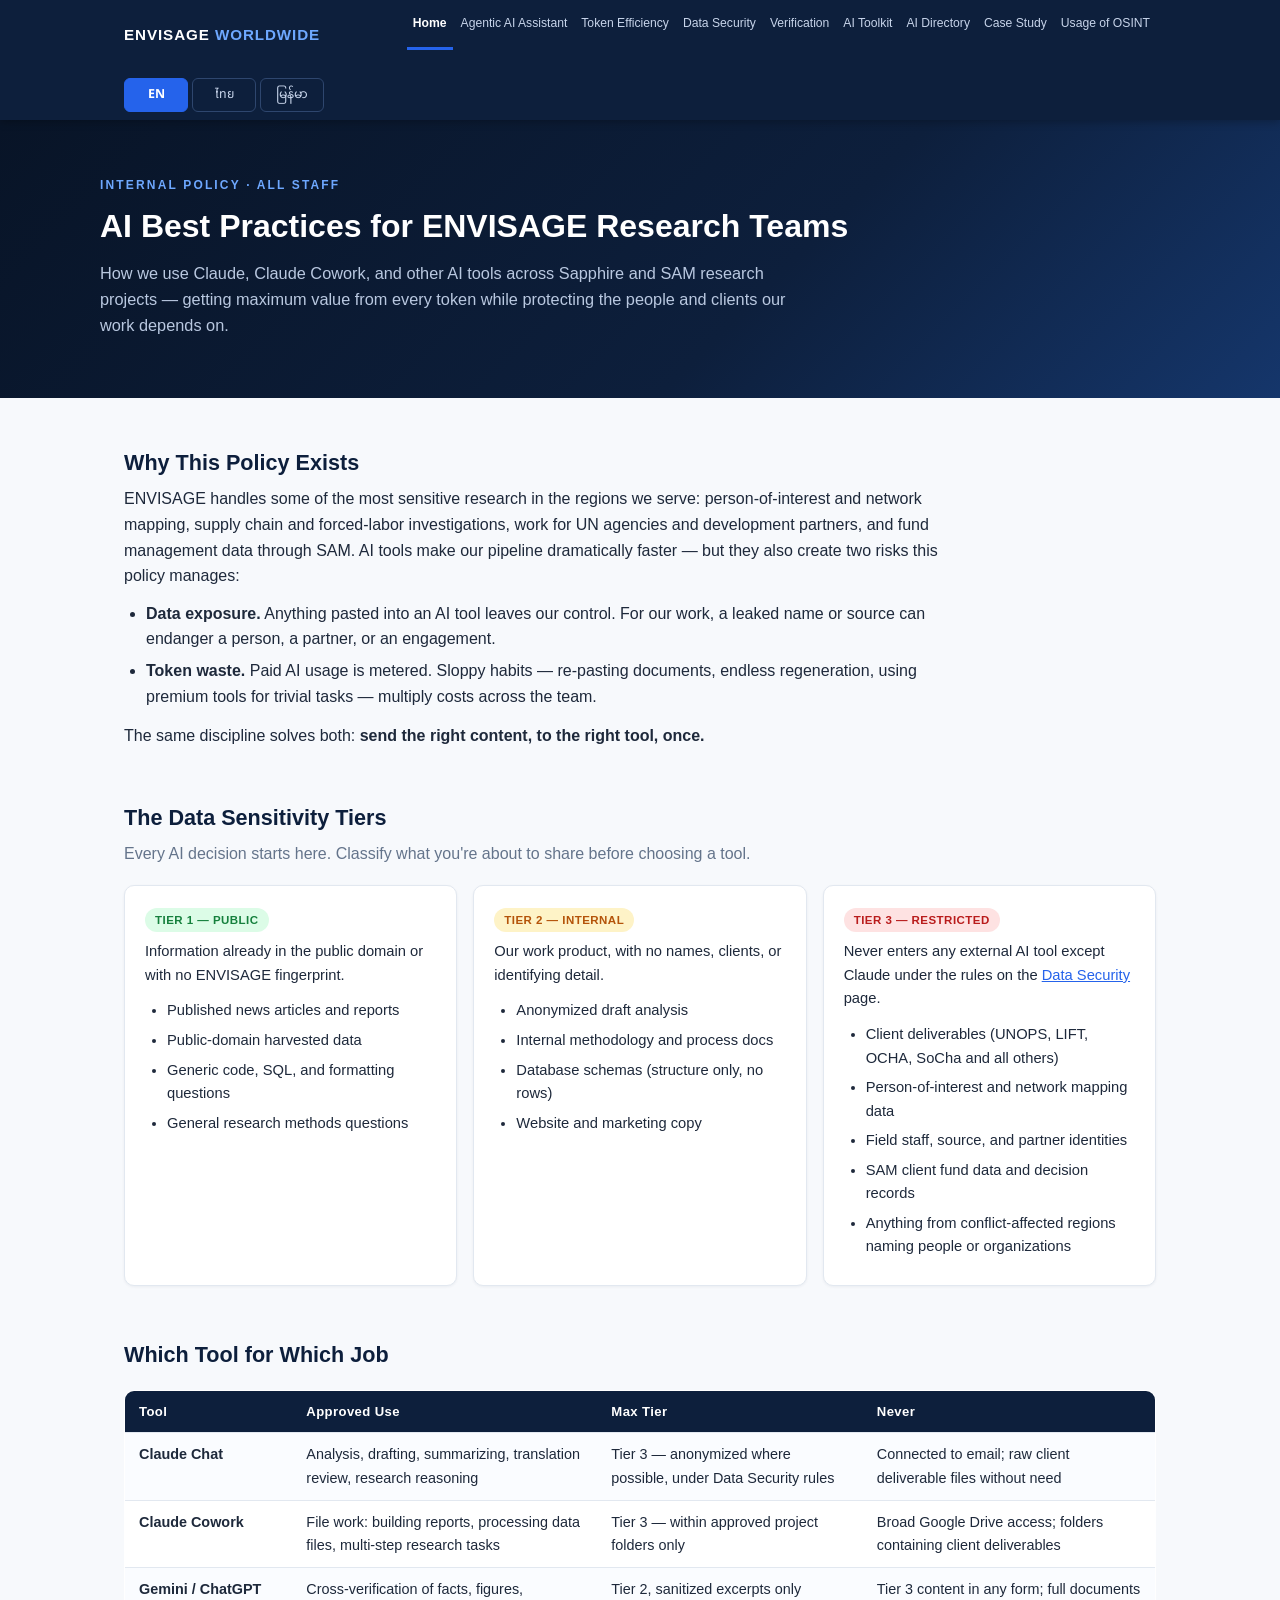
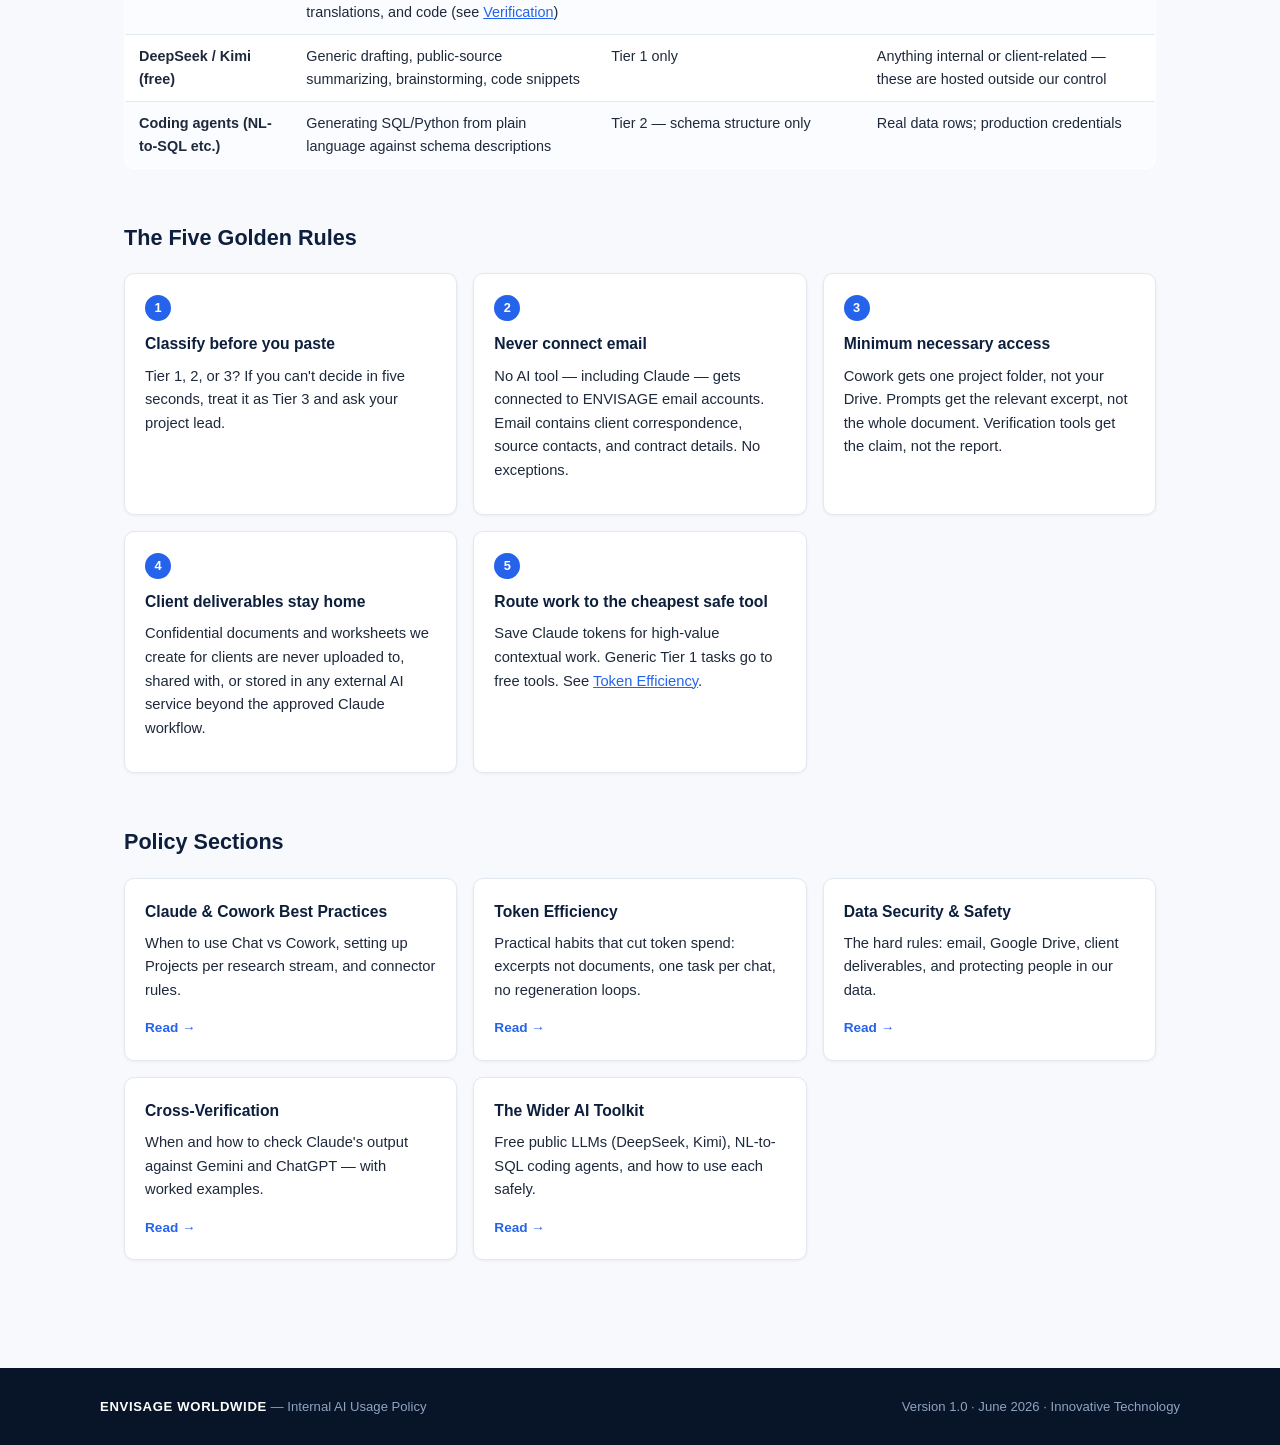
==== commit 701a7a20: "Update link text for Claude page" ====
--- a/index.html
+++ b/index.html
@@ -16,7 +16,7 @@
     <a class="brand" href="index.html">ENVISAGE <span>WORLDWIDE</span></a>
     <ul class="nav-links">
       <li><a href="index.html" class="active">Home</a></li>
-      <li><a href="claude.html">Claude &amp; Cowork</a></li>
+      <li><a href="claude.html">Agentic AI Assistant</a></li>
       <li><a href="token-efficiency.html">Token Efficiency</a></li>
       <li><a href="data-security.html">Data Security</a></li>
       <li><a href="verification.html">Verification</a></li>
